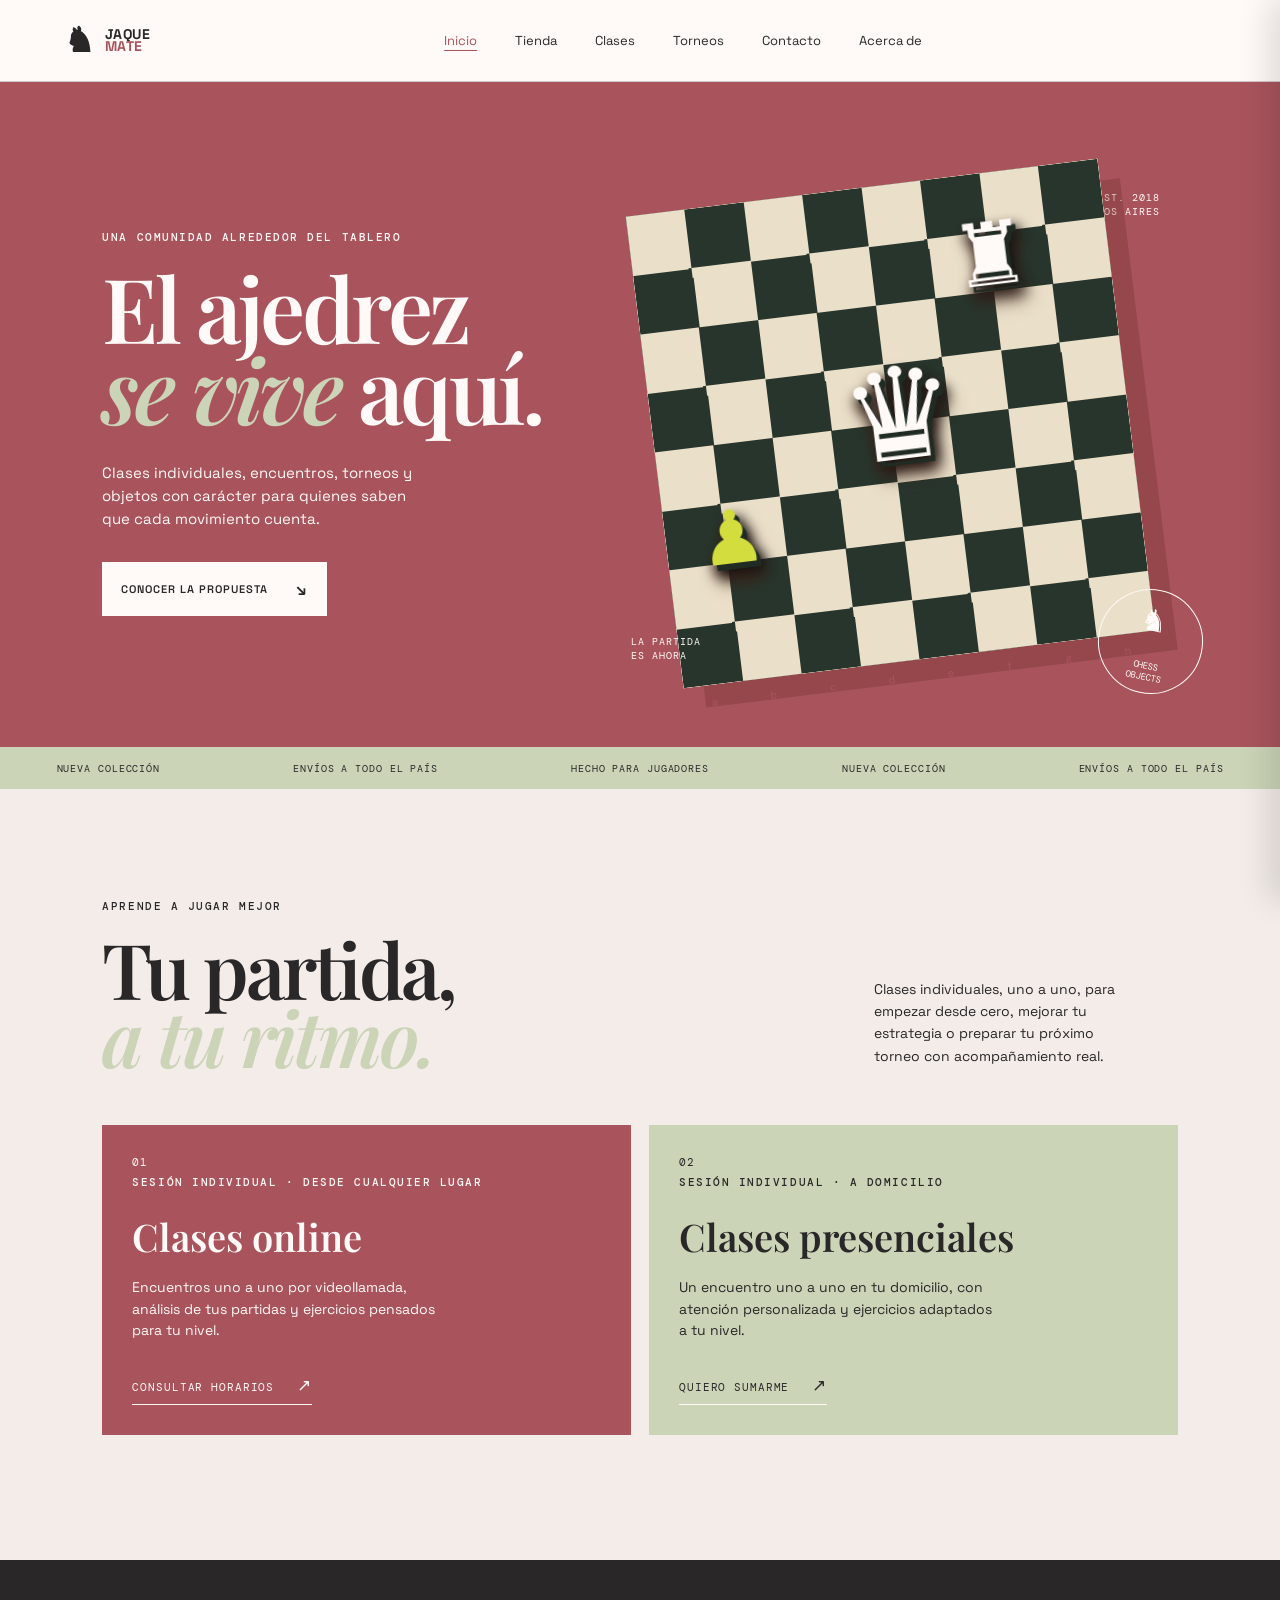
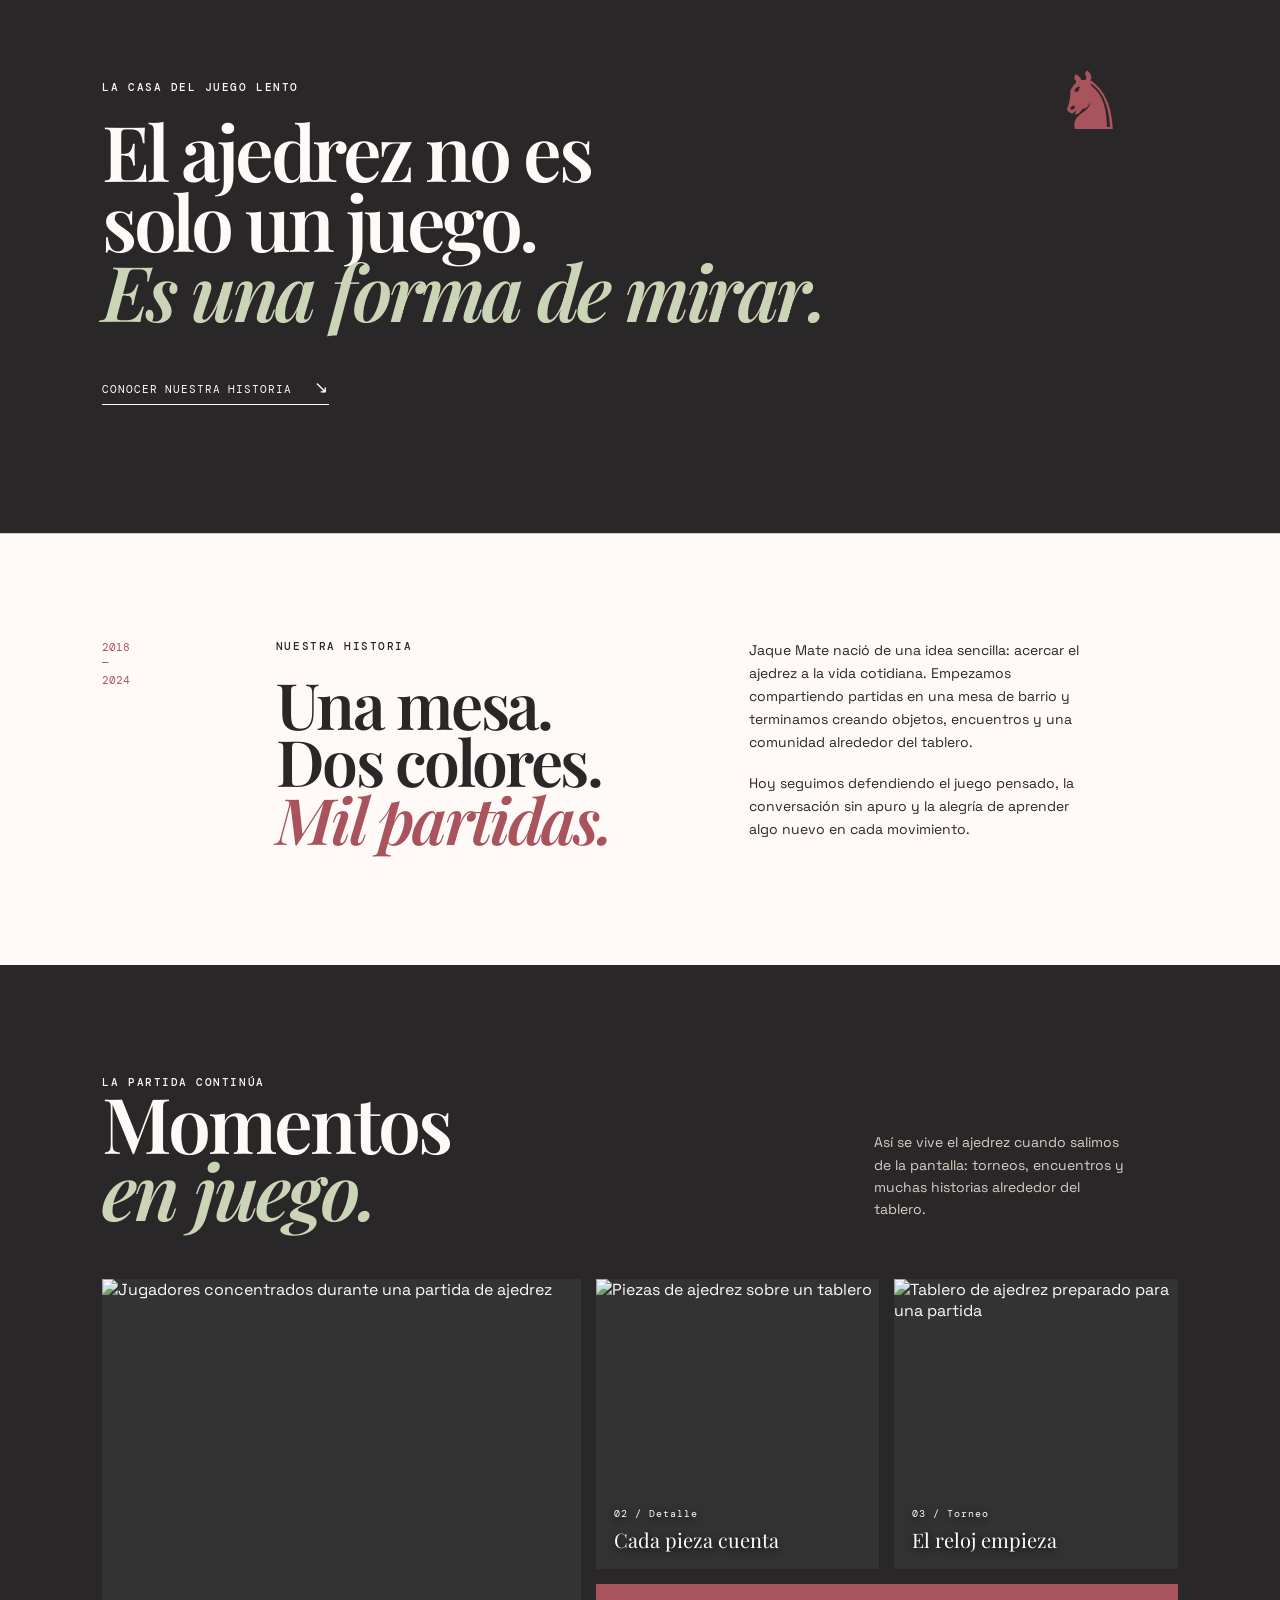
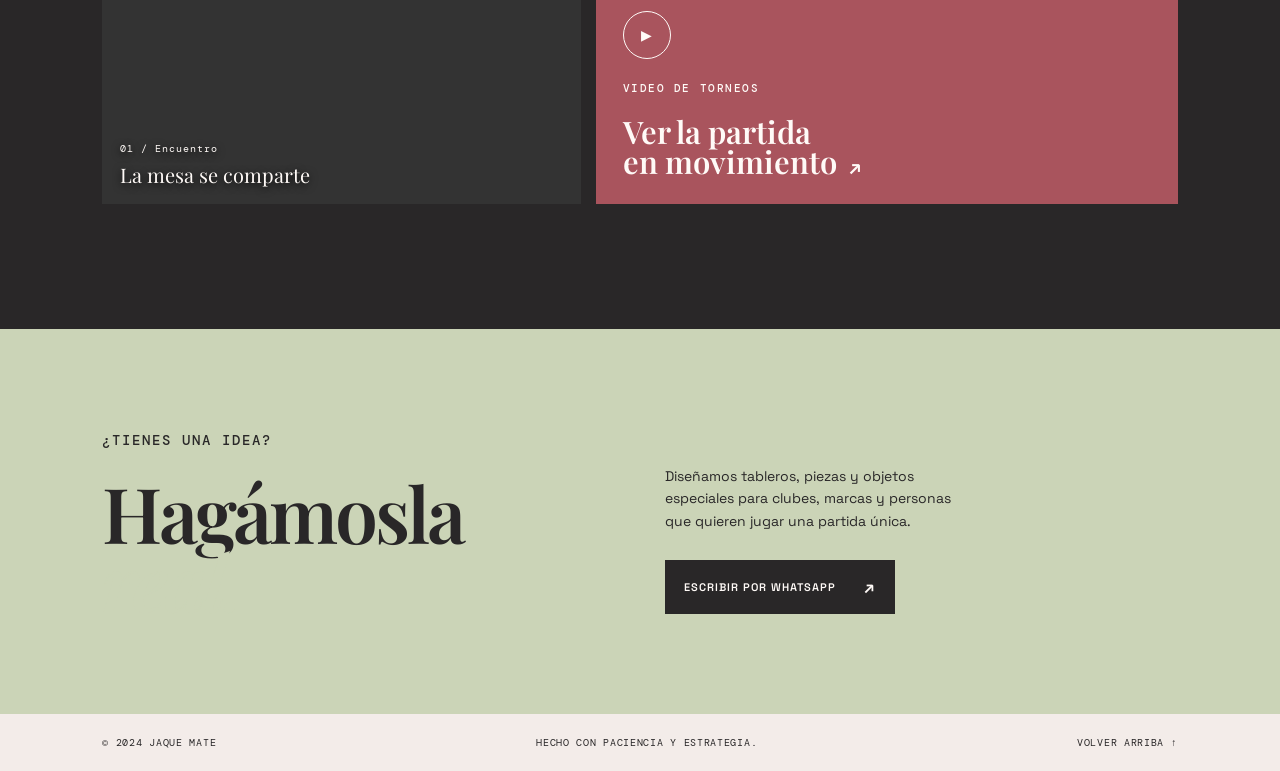
==== index.html @ 7d8ef819 "se agregan archivos prueba de pagina web se agrega es estilo y funcionalidad propia de la pagina web" ====
<!doctype html>
<html lang="es">
<head>
  <meta charset="UTF-8">
  <meta name="viewport" content="width=device-width, initial-scale=1.0">
  <meta name="description" content="Jaque Mate: piezas, tableros y objetos para vivir el ajedrez todos los días.">
  <title>Jaque Mate | Tienda de ajedrez</title>
  <link rel="preconnect" href="https://fonts.googleapis.com">
  <link rel="preconnect" href="https://fonts.gstatic.com" crossorigin>
  <link href="https://fonts.googleapis.com/css2?family=DM+Mono:wght@400;500&family=Playfair+Display:wght@500;600;700&family=Space+Grotesk:wght@400;500;600;700&display=swap" rel="stylesheet">
  <link rel="stylesheet" href="styles.css">
</head>
<body class="home-page">
  <header class="site-header">
    <a class="brand" href="#inicio" aria-label="Jaque Mate, inicio"><span class="brand-mark">♞</span><span>JAQUE<br><em>MATE</em></span></a>
    <nav class="main-nav" aria-label="Navegación principal">
      <a href="index.html" aria-current="page">Inicio</a>
      <a href="tienda.html">Tienda</a>
      <a href="#clases">Clases</a>
      <a href="#momentos">Torneos</a>
      <a href="#contacto">Contacto</a>
      <a href="#historia">Acerca de</a>
    </nav>
    <div class="header-actions">
      <button class="icon-button" id="searchToggle" type="button" aria-label="Abrir búsqueda">⌕</button>
      <button class="cart-button" id="cartToggle" type="button" aria-label="Abrir carrito">Carrito <span id="cartCount">0</span></button>
      <button class="menu-button" id="menuToggle" type="button" aria-label="Abrir menú">☰</button>
    </div>
  </header>

  <main id="inicio">
    <section class="hero" aria-labelledby="hero-title">
      <div class="hero-copy">
        <p class="eyebrow">Una comunidad alrededor del tablero</p>
        <h1 id="hero-title">El ajedrez<br><span>se vive</span> aquí.</h1>
        <p class="hero-text">Clases individuales, encuentros, torneos y objetos con carácter para quienes saben que cada movimiento cuenta.</p>
        <a class="button button-light" href="#clases">Conocer la propuesta <span>↘</span></a>
      </div>
      <div class="hero-board-wrap" aria-label="Tablero de ajedrez decorativo">
        <div class="hero-note">EST. 2018<br>BUENOS AIRES</div>
        <div class="hero-board">
          <div class="board-coordinates board-files"><span>a</span><span>b</span><span>c</span><span>d</span><span>e</span><span>f</span><span>g</span><span>h</span></div>
          <div class="board-grid" aria-hidden="true"></div>
          <div class="hero-piece piece-one">♛</div><div class="hero-piece piece-two">♟</div><div class="hero-piece piece-three">♜</div>
        </div>
        <div class="hero-caption">LA PARTIDA<br>ES AHORA</div>
      </div>
      <div class="hero-stamp">♞<small>CHESS<br>OBJECTS</small></div>
    </section>

    <section class="ticker" aria-label="Noticias de la tienda"><span>NUEVA COLECCIÓN</span><span>ENVÍOS A TODO EL PAÍS</span><span>HECHO PARA JUGADORES</span><span>NUEVA COLECCIÓN</span><span>ENVÍOS A TODO EL PAÍS</span></section>

    <section class="shop-section" id="tienda" aria-labelledby="shop-title">
      <div class="section-heading"><div><p class="eyebrow">La colección</p><h2 id="shop-title">Elige tu<br><i>posición.</i></h2></div><p class="section-intro">Diseñamos piezas que hacen que tu amor por el tablero se note incluso cuando la partida termina.</p></div>
      <div class="shop-toolbar">
        <div class="filter-list" role="group" aria-label="Filtrar por categoría">
          <button class="filter active" data-filter="all" type="button">Todo <sup>06</sup></button>
          <button class="filter" data-filter="tableros" type="button">Tableros <sup>02</sup></button>
          <button class="filter" data-filter="piezas" type="button">Piezas <sup>02</sup></button>
          <button class="filter" data-filter="objetos" type="button">Objetos <sup>02</sup></button>
        </div>
        <label class="search-box" for="productSearch"><span>⌕</span><input id="productSearch" type="search" placeholder="Buscar en la colección..." autocomplete="off"></label>
      </div>
      <div class="product-grid" id="productGrid">
        <article class="product-card featured" data-category="tableros" data-name="tablero campo claro">
          <div class="product-image image-board"><span class="product-tag">Favorito</span><div class="mini-board"></div><span class="image-label">JM / 01</span></div><div class="product-meta"><div><h3>Tablero Campo Claro</h3><p>Roble y nogal · 40 × 40 cm</p></div><strong>$ 86.000</strong></div><button class="add-button" data-product="Tablero Campo Claro" data-price="86000" type="button">Añadir al carrito <span>+</span></button>
        </article>
        <article class="product-card" data-category="piezas" data-name="set piezas noche">
          <div class="product-image image-night"><span class="image-label">JM / 02</span><div class="chess-shape">♞</div></div><div class="product-meta"><div><h3>Set Piezas Noche</h3><p>Acacia teñida · 32 piezas</p></div><strong>$ 119.000</strong></div><button class="add-button" data-product="Set Piezas Noche" data-price="119000" type="button">Añadir al carrito <span>+</span></button>
        </article>
        <article class="product-card" data-category="objetos" data-name="taza gambito">
          <div class="product-image image-mug"><span class="product-tag dark">Nuevo</span><span class="image-label">JM / 03</span><div class="mug">♟</div></div><div class="product-meta"><div><h3>Taza Gambito</h3><p>Cerámica esmaltada · 350 ml</p></div><strong>$ 18.500</strong></div><button class="add-button" data-product="Taza Gambito" data-price="18500" type="button">Añadir al carrito <span>+</span></button>
        </article>
        <article class="product-card" data-category="tableros" data-name="tablero magnético viaje">
          <div class="product-image image-travel"><span class="image-label">JM / 04</span><div class="travel-board"></div></div><div class="product-meta"><div><h3>Tablero de Viaje</h3><p>Imantado · Plegable · 25 cm</p></div><strong>$ 42.000</strong></div><button class="add-button" data-product="Tablero de Viaje" data-price="42000" type="button">Añadir al carrito <span>+</span></button>
        </article>
        <article class="product-card" data-category="piezas" data-name="reina escultura">
          <div class="product-image image-sculpture"><span class="image-label">JM / 05</span><div class="sculpture">♛</div></div><div class="product-meta"><div><h3>La Reina</h3><p>Escultura de cerámica · 18 cm</p></div><strong>$ 36.000</strong></div><button class="add-button" data-product="La Reina" data-price="36000" type="button">Añadir al carrito <span>+</span></button>
        </article>
        <article class="product-card" data-category="objetos" data-name="gorra jaque mate">
          <div class="product-image image-cap"><span class="image-label">JM / 06</span><div class="cap">JM</div></div><div class="product-meta"><div><h3>Gorra Jaque Mate</h3><p>Gabardina de algodón · Bordada</p></div><strong>$ 24.000</strong></div><button class="add-button" data-product="Gorra Jaque Mate" data-price="24000" type="button">Añadir al carrito <span>+</span></button>
        </article>
      </div>
      <p class="empty-state" id="emptyState" hidden>No encontramos esa jugada. Prueba con otra búsqueda.</p>
    </section>

    <section class="classes-section" id="clases" aria-labelledby="classes-title"><div class="section-heading"><div><p class="eyebrow">Aprende a jugar mejor</p><h2 id="classes-title">Tu partida,<br><em>a tu ritmo.</em></h2></div><p class="section-intro">Clases individuales, uno a uno, para empezar desde cero, mejorar tu estrategia o preparar tu próximo torneo con acompañamiento real.</p></div><div class="class-grid"><article class="class-card class-online"><div class="class-number">01</div><div><p class="eyebrow">Sesión individual · Desde cualquier lugar</p><h3>Clases online</h3><p>Encuentros uno a uno por videollamada, análisis de tus partidas y ejercicios pensados para tu nivel.</p><a class="text-link" href="https://wa.me/5491100000000?text=Hola%2C%20quiero%20consultar%20por%20las%20clases%20online%20individuales" target="_blank" rel="noreferrer">Consultar horarios <span>↗</span></a></div></article><article class="class-card class-presential"><div class="class-number">02</div><div><p class="eyebrow">Sesión individual · A domicilio</p><h3>Clases presenciales</h3><p>Un encuentro uno a uno en tu domicilio, con atención personalizada y ejercicios adaptados a tu nivel.</p><a class="text-link" href="https://wa.me/5491100000000?text=Hola%2C%20quiero%20consultar%20por%20las%20clases%20presenciales%20individuales" target="_blank" rel="noreferrer">Quiero sumarme <span>↗</span></a></div></article></div></section>
    <section class="manifesto" id="historia"><div class="manifesto-symbol">♞</div><p class="eyebrow">La casa del juego lento</p><h2>El ajedrez no es<br>solo un juego.<br><em>Es una forma de mirar.</em></h2><a class="text-link" href="#historia-detalle">Conocer nuestra historia <span>↘</span></a></section>
    <section class="story-section" id="historia-detalle" aria-labelledby="story-title"><div class="story-sign">2018<br>—<br>2024</div><div><p class="eyebrow">Nuestra historia</p><h2 id="story-title">Una mesa.<br>Dos colores.<br><em>Mil partidas.</em></h2></div><div class="story-copy"><p>Jaque Mate nació de una idea sencilla: acercar el ajedrez a la vida cotidiana. Empezamos compartiendo partidas en una mesa de barrio y terminamos creando objetos, encuentros y una comunidad alrededor del tablero.</p><p>Hoy seguimos defendiendo el juego pensado, la conversación sin apuro y la alegría de aprender algo nuevo en cada movimiento.</p></div></section>
    <section class="moments-section" id="momentos" aria-labelledby="moments-title"><div class="section-heading"><div><p class="eyebrow">La partida continúa</p><h2 id="moments-title">Momentos<br><em>en juego.</em></h2></div><p class="section-intro">Así se vive el ajedrez cuando salimos de la pantalla: torneos, encuentros y muchas historias alrededor del tablero.</p></div><div class="gallery-grid"><figure class="gallery-item gallery-large"><img src="https://images.unsplash.com/photo-1586165368502-1badb1b5c5d9?auto=format&fit=crop&w=1200&q=85" alt="Jugadores concentrados durante una partida de ajedrez"><figcaption><span>01 / Encuentro</span><strong>La mesa se comparte</strong></figcaption></figure><figure class="gallery-item gallery-small"><img src="https://images.unsplash.com/photo-1560174038-da43ac74f01b?auto=format&fit=crop&w=900&q=85" alt="Piezas de ajedrez sobre un tablero"><figcaption><span>02 / Detalle</span><strong>Cada pieza cuenta</strong></figcaption></figure><figure class="gallery-item gallery-small"><img src="https://images.unsplash.com/photo-1529699211952-734e80c4d42b?auto=format&fit=crop&w=900&q=85" alt="Tablero de ajedrez preparado para una partida"><figcaption><span>03 / Torneo</span><strong>El reloj empieza</strong></figcaption></figure><a class="video-card" href="https://www.youtube.com/results?search_query=torneo+de+ajedrez" target="_blank" rel="noreferrer"><span class="play-icon">▶</span><span class="eyebrow">Video de torneos</span><strong>Ver la partida<br>en movimiento <span>↗</span></strong></a></div></section>
    <section class="contact-section" id="contacto"><div><p class="eyebrow">¿Tienes una idea?</p><h2>Hagámosla<br><em>real.</em></h2></div><div><p>Diseñamos tableros, piezas y objetos especiales para clubes, marcas y personas que quieren jugar una partida única.</p><a class="button button-dark" id="contactWhatsapp" href="https://wa.me/5491100000000" target="_blank" rel="noreferrer">Escribir por WhatsApp <span>↗</span></a></div></section>
  </main>

  <aside class="cart-panel" id="cartPanel" aria-label="Pedido por WhatsApp" aria-hidden="true"><div class="cart-header"><h2>Tu pedido</h2><button id="cartClose" type="button" aria-label="Cerrar pedido">×</button></div><div class="cart-items" id="cartItems"><p class="cart-empty">Tu pedido está vacío.<br>La mejor jugada todavía no llegó.</p></div><div class="cart-footer"><div><span>Total estimado</span><strong id="cartTotal">$ 0</strong></div><button class="button button-dark whatsapp-button" type="button">Pedir por WhatsApp <span>↗</span></button></div></aside>
  <div class="overlay" id="overlay"></div>
  <footer><span>© 2024 Jaque Mate</span><span>Hecho con paciencia y estrategia.</span><a href="#inicio">Volver arriba ↑</a></footer>
  <script src="script.js"></script>
</body>
</html>
---- styles.css ----
.home-page .main-nav a[aria-current="page"]{color:var(--red);text-decoration:underline;text-underline-offset:5px}
.home-page .icon-button,.home-page .cart-button{display:none}.home-page .header-actions{gap:0}
@media(max-width:760px){.store-intro{display:block!important;padding:65px 8vw 55px!important}.store-intro>p:last-child{margin:28px 0 0}}
.store-intro{padding:95px 8vw 80px;background:var(--red);color:var(--cream);display:flex;justify-content:space-between;align-items:end;gap:40px}.store-intro h1{font:600 clamp(50px,7vw,96px) var(--serif);line-height:.9;letter-spacing:-.04em;margin:0}.store-intro h1 em{color:var(--lime);font-style:italic}.store-intro>p:last-child{max-width:310px;font-size:14px;line-height:1.6;margin:0 5% 5px 0}.store-page .shop-section{padding-top:80px}.store-page .main-nav a[aria-current="page"]{color:var(--red);text-decoration:underline;text-underline-offset:5px}
:root{--ink:#292728 !important;--paper:#f3ece9 !important;--cream:#fffaf7 !important;--red:#a9545d !important;--lime:#cbd4b7 !important;--line:#d5c8c9 !important}
.home-page .shop-section{display:none}
@media(max-width:760px){.classes-section,.moments-section{padding:75px 5vw}.class-grid{grid-template-columns:1fr}.class-card{min-height:270px}.class-card h3{font-size:32px}.story-section{display:block;padding:75px 8vw}.story-sign{margin-bottom:35px}.story-copy{margin-top:35px}.gallery-grid{display:grid;grid-template-columns:1fr 1fr;grid-template-rows:260px 180px 210px}.gallery-large{grid-column:1 / 3;grid-row:auto}.gallery-small{grid-column:span 1}.video-card{grid-column:1 / 3;grid-row:auto}.video-card strong{font-size:27px}}
 .classes-section,.moments-section{padding:110px 8vw 125px;background:var(--paper)}.classes-section .section-heading,.moments-section .section-heading{margin-bottom:55px}.class-grid{display:grid;grid-template-columns:repeat(2,1fr);gap:18px}.class-card{min-height:310px;padding:30px;display:flex;flex-direction:column;justify-content:space-between}.class-card h3{font:600 38px var(--serif);margin:0 0 15px}.class-card p:not(.eyebrow){font-size:14px;line-height:1.55;max-width:315px}.class-online{background:var(--red);color:var(--cream)}.class-presential{background:var(--lime)}.class-card .text-link{display:inline-block;margin-top:18px}.class-online .text-link{border-color:var(--cream)}.class-number{font:11px var(--mono);letter-spacing:.1em}.story-section{display:grid;grid-template-columns:.3fr 1fr 1fr;gap:45px;padding:105px 8vw;background:var(--cream);border-top:1px solid var(--line)}.story-section h2{font:600 clamp(44px,5vw,70px) var(--serif);line-height:.9;letter-spacing:-.04em;margin:0}.story-section h2 em{color:var(--red);font-style:italic}.story-sign{font:11px var(--mono);line-height:1.5;color:var(--red)}.story-copy{max-width:340px;align-self:end;font-size:14px;line-height:1.65}.story-copy p{margin:0 0 18px}.moments-section{background:var(--ink);color:var(--cream)}.moments-section .section-intro{color:#d5d1c6}.gallery-grid{display:grid;grid-template-columns:1.35fr .8fr .8fr;grid-template-rows:290px 220px;gap:15px}.gallery-item{margin:0;position:relative;overflow:hidden;background:#333}.gallery-item img{width:100%;height:100%;display:block;object-fit:cover;filter:saturate(.7)}.gallery-item figcaption{position:absolute;inset:auto 18px 16px;color:var(--cream);display:flex;flex-direction:column;gap:6px;text-shadow:0 2px 8px #000}.gallery-item figcaption span{font:10px var(--mono);letter-spacing:.1em}.gallery-item figcaption strong{font:20px var(--serif)}.gallery-large{grid-row:span 2}.video-card{grid-column:2 / 4;background:var(--red);padding:27px;display:flex;flex-direction:column;justify-content:space-between}.play-icon{width:48px;height:48px;border:1px solid var(--cream);border-radius:50%;display:grid;place-items:center;font-size:14px}.video-card strong{font:600 31px var(--serif);line-height:.95}.video-card strong span{font-family:var(--sans);font-size:20px;margin-left:5px}.moments-section .eyebrow{margin-bottom:0}
:root{--ink:#20231f;--paper:#f2efe7;--cream:#fbfaf6;--red:#b8422e;--lime:#d5df40;--line:#c9c6bc;--serif:'Playfair Display',Georgia,serif;--sans:'Space Grotesk',sans-serif;--mono:'DM Mono',monospace}*{box-sizing:border-box}html{scroll-behavior:smooth}body{margin:0;background:var(--paper);color:var(--ink);font-family:var(--sans)}a{color:inherit;text-decoration:none}button,input{font:inherit}button{cursor:pointer} .site-header{height:82px;padding:0 5vw;display:flex;align-items:center;justify-content:space-between;border-bottom:1px solid var(--line);background:var(--cream);position:sticky;top:0;z-index:20}.brand{display:flex;align-items:center;gap:10px;font-size:14px;line-height:.82;font-weight:700;letter-spacing:.04em}.brand em{font-style:normal;color:var(--red)}.brand-mark{font-size:34px;line-height:1}.main-nav{display:flex;gap:38px;font-size:13px}.main-nav a,.text-link{transition:color .2s}.main-nav a:hover,.text-link:hover{color:var(--red)}.header-actions{display:flex;align-items:center;gap:15px}.icon-button,.menu-button{border:0;background:none;font-size:25px;padding:4px}.menu-button{display:none}.cart-button{background:none;border:1px solid var(--ink);padding:9px 15px;font-size:12px;text-transform:uppercase;letter-spacing:.06em}.cart-button span{display:inline-grid;place-items:center;background:var(--lime);border-radius:50%;width:20px;height:20px;margin-left:5px;font-size:11px}.hero{min-height:665px;background:var(--red);color:var(--cream);display:grid;grid-template-columns:1fr 1.15fr;position:relative;overflow:hidden;padding:85px 8vw 68px}.hero-copy{align-self:center;z-index:2}.eyebrow{font:500 11px var(--mono);letter-spacing:.14em;text-transform:uppercase;margin:0 0 22px}.hero h1{font:600 clamp(52px,7vw,104px) var(--serif);line-height:.91;letter-spacing:-.04em;margin:0 0 32px}.hero h1 span,.section-heading h2 em,.manifesto h2 em,.contact-section h2 em{font-style:italic;color:var(--lime)}.hero-text{font-size:15px;line-height:1.55;max-width:320px;margin:0 0 32px}.button{display:inline-flex;align-items:center;justify-content:space-between;gap:28px;padding:15px 18px;border:1px solid transparent;text-transform:uppercase;font-size:11px;letter-spacing:.09em;font-weight:600}.button span{font-size:17px}.button-light{background:var(--cream);color:var(--ink)}.button-dark{background:var(--ink);color:var(--cream)}.hero-board-wrap{position:relative;display:flex;align-items:center;justify-content:center}.hero-board{width:min(43vw,475px);aspect-ratio:1;position:relative;transform:rotate(-7deg);background:#e5dcc8;box-shadow:20px 22px 0 rgba(70,21,11,.2)}.board-grid,.mini-board,.travel-board{height:100%;width:100%;background-color:#eadfc9;background-image:conic-gradient(#27352c 25%,#eadfc9 0 50%,#27352c 0 75%,#eadfc9 0);background-size:25% 25%}.hero-piece{position:absolute;color:var(--cream);text-shadow:4px 6px 0 #202b24,7px 9px 13px #111;filter:drop-shadow(0 8px 7px #3b2117);font-size:clamp(65px,10vw,132px);line-height:1}.piece-one{left:40%;top:35%}.piece-two{left:7%;top:62%;font-size:74px;color:#d3dd3e}.piece-three{left:67%;top:8%;font-size:87px}.board-coordinates{position:absolute;color:var(--red);z-index:2;font:11px var(--mono);display:flex}.board-files{bottom:-24px;left:0;right:0;justify-content:space-around}.hero-note,.hero-caption{position:absolute;font:10px var(--mono);line-height:1.4;letter-spacing:.1em}.hero-note{top:24px;right:3%;text-align:right}.hero-caption{bottom:16px;left:5%}.hero-stamp{position:absolute;right:6%;bottom:8%;width:105px;height:105px;border:1px solid var(--cream);border-radius:50%;display:grid;place-items:center;text-align:center;font-size:30px;transform:rotate(12deg)}.hero-stamp small{font:9px var(--mono);line-height:1.2}.ticker{height:42px;background:var(--lime);display:flex;align-items:center;justify-content:space-around;gap:20px;overflow:hidden;white-space:nowrap;font:10px var(--mono);letter-spacing:.09em}.shop-section{padding:110px 8vw 125px;background:var(--cream)}.section-heading{display:flex;justify-content:space-between;align-items:end;margin-bottom:75px}.section-heading h2,.contact-section h2{font:600 clamp(44px,6vw,82px) var(--serif);line-height:.88;letter-spacing:-.04em;margin:0}.section-intro{max-width:250px;font-size:14px;line-height:1.6;margin:0 5% 3px 0}.shop-toolbar{border-top:1px solid var(--line);border-bottom:1px solid var(--line);padding:17px 0;display:flex;justify-content:space-between;align-items:center;margin-bottom:36px}.filter-list{display:flex;gap:25px;flex-wrap:wrap}.filter{border:0;background:none;padding:0;color:#777;font-size:12px}.filter.active,.filter:hover{color:var(--ink);text-decoration:underline;text-underline-offset:5px}.filter sup{font:9px var(--mono);margin-left:3px}.search-box{display:flex;align-items:center;gap:7px;border-bottom:1px solid var(--ink);padding:3px 0}.search-box span{font-size:22px}.search-box input{border:0;background:none;outline:0;width:180px;font-size:11px}.product-grid{display:grid;grid-template-columns:repeat(3,1fr);gap:50px 18px}.product-card{min-width:0}.product-image{height:360px;position:relative;display:grid;place-items:center;overflow:hidden}.image-board{background:#d5c9ad}.mini-board{width:69%;aspect-ratio:1;transform:rotate(9deg);box-shadow:10px 13px 0 rgba(32,35,31,.22)}.image-night{background:#202d29}.image-night .chess-shape{font-size:180px;color:#d5df40;text-shadow:9px 12px 0 #b8422e;transform:rotate(8deg)}.image-mug{background:#d9d6cc}.mug{font-size:170px;color:var(--red);transform:rotate(-14deg);text-shadow:8px 8px 0 #f2efe7}.image-travel{background:#c2b4a0;padding:45px}.travel-board{transform:rotate(-12deg);box-shadow:9px 10px 0 #867360}.image-sculpture{background:#d5df40}.sculpture{font-size:220px;color:var(--red);text-shadow:8px 10px 0 var(--cream)}.image-cap{background:#b8422e}.cap{font-size:90px;font-weight:700;color:var(--cream);border:7px solid var(--cream);padding:24px 17px;transform:rotate(-9deg)}.product-tag{position:absolute;left:14px;top:14px;background:var(--lime);color:var(--ink);font:10px var(--mono);padding:8px 10px;z-index:2}.product-tag.dark{background:var(--ink);color:var(--cream)}.image-label{position:absolute;right:14px;bottom:14px;font:10px var(--mono);color:var(--ink)}.image-night .image-label,.image-cap .image-label{color:var(--cream)}.product-meta{display:flex;justify-content:space-between;gap:10px;padding:15px 0 10px}.product-meta h3{font-size:14px;margin:0 0 6px;font-weight:600}.product-meta p{font:10px var(--mono);color:#7c7971;margin:0}.product-meta strong{font:12px var(--mono);white-space:nowrap}.add-button{width:100%;border:0;border-top:1px solid var(--line);background:none;padding:12px 0;text-align:left;font-size:11px;text-transform:uppercase;letter-spacing:.08em;display:flex;justify-content:space-between}.add-button:hover{color:var(--red);border-color:var(--red)}.add-button span{font-size:20px;line-height:10px}.empty-state{text-align:center;padding:50px;font-family:var(--serif);font-size:22px}.manifesto{background:var(--ink);color:var(--cream);padding:120px 8vw 135px;position:relative}.manifesto-symbol{font-size:80px;color:var(--red);position:absolute;right:12%;top:90px}.manifesto h2{font:600 clamp(43px,6vw,84px) var(--serif);line-height:.91;letter-spacing:-.045em;margin:0 0 50px}.text-link{font:11px var(--mono);text-transform:uppercase;letter-spacing:.08em;border-bottom:1px solid var(--cream);padding-bottom:8px}.text-link span{font-size:17px;margin-left:15px}.contact-section{display:grid;grid-template-columns:1fr 1fr;padding:100px 8vw;background:var(--lime);gap:50px}.contact-section h2{color:var(--ink)}.contact-section>div:last-child{max-width:300px;align-self:end}.contact-section p{font-size:14px;line-height:1.6;margin:0 0 28px}.cart-panel{position:fixed;z-index:40;right:0;top:0;bottom:0;width:min(430px,100%);background:var(--cream);padding:30px;transform:translateX(100%);transition:transform .3s ease;display:flex;flex-direction:column;box-shadow:-12px 0 30px rgba(0,0,0,.12)}.cart-panel.open{transform:translateX(0)}.cart-header{display:flex;justify-content:space-between;border-bottom:1px solid var(--line);padding-bottom:20px}.cart-header h2{font:600 32px var(--serif);margin:0}.cart-header button{background:none;border:0;font-size:30px}.cart-items{flex:1;padding-top:20px}.cart-empty{text-align:center;font:22px var(--serif);line-height:1.15;margin-top:90px;color:#706d64}.cart-row{display:flex;justify-content:space-between;border-bottom:1px solid var(--line);padding:15px 0;font-size:12px}.cart-row button{border:0;background:none;font-size:18px}.cart-footer{border-top:1px solid var(--ink);padding-top:18px}.cart-footer>div{display:flex;justify-content:space-between;margin-bottom:20px;font:12px var(--mono)}.cart-footer strong{font-size:16px}.checkout-button{width:100%;border:0}.overlay{position:fixed;inset:0;background:rgba(32,35,31,.45);z-index:30;opacity:0;pointer-events:none;transition:opacity .3s}.overlay.visible{opacity:1;pointer-events:auto}footer{background:var(--paper);padding:22px 8vw;display:flex;justify-content:space-between;font:10px var(--mono);text-transform:uppercase;letter-spacing:.07em}footer a:hover{color:var(--red)}@media(max-width:760px){.site-header{height:68px;padding:0 5vw}.main-nav{display:none}.header-actions{gap:7px}.menu-button{display:block}.hero{display:block;min-height:780px;padding:65px 8vw}.hero h1{font-size:58px}.hero-board-wrap{height:390px;margin-top:30px}.hero-board{width:min(80vw,340px)}.hero-stamp{right:2%;bottom:7%}.section-heading{display:block;margin-bottom:45px}.section-intro{margin-top:30px}.shop-section{padding:75px 5vw}.shop-toolbar{display:block}.filter-list{gap:18px;margin-bottom:22px}.search-box input{width:calc(100vw - 100px)}.product-grid{grid-template-columns:repeat(2,1fr);gap:36px 12px}.product-image{height:auto;aspect-ratio:1}.product-meta{display:block}.product-meta strong{display:block;margin-top:8px}.product-meta h3{font-size:12px}.product-meta p{font-size:9px}.manifesto,.contact-section{padding:80px 8vw}.manifesto-symbol{top:50px;right:9%;font-size:55px}.contact-section{display:block}.contact-section>div:last-child{margin-top:40px}footer{padding:20px 5vw;display:block;line-height:2}footer span:nth-child(2){display:block}.hero-note{right:0}.chess-shape{transform:scale(.7)}}
@media(max-width:760px){.site-header{height:68px;padding:0 5vw}.main-nav{display:none}.main-nav.mobile-open{display:flex;position:absolute;top:68px;left:0;right:0;padding:18px 5vw;background:var(--cream);border-bottom:1px solid var(--line);z-index:20}.header-actions{gap:7px}.menu-button{display:block}.hero{display:block;min-height:780px;padding:65px 8vw}.hero h1{font-size:58px}.hero-board-wrap{height:390px;margin-top:30px}.hero-board{width:min(80vw,340px)}.hero-stamp{right:2%;bottom:7%}.section-heading{display:block;margin-bottom:45px}.section-intro{margin-top:30px}.shop-section{padding:75px 5vw}.shop-toolbar{display:block}.filter-list{gap:18px;margin-bottom:22px}.search-box input{width:calc(100vw - 100px)}.product-grid{grid-template-columns:repeat(2,1fr);gap:36px 12px}.product-image{height:auto;aspect-ratio:1}.product-meta{display:block}.product-meta strong{display:block;margin-top:8px}.product-meta h3{font-size:12px}.product-meta p{font-size:9px}.manifesto,.contact-section{padding:80px 8vw}.manifesto-symbol{top:50px;right:9%;font-size:55px}.contact-section{display:block}.contact-section>div:last-child{margin-top:40px}footer{padding:20px 5vw;display:block;line-height:2}footer span:nth-child(2){display:block}.hero-note{right:0}.chess-shape{transform:scale(.7)}}
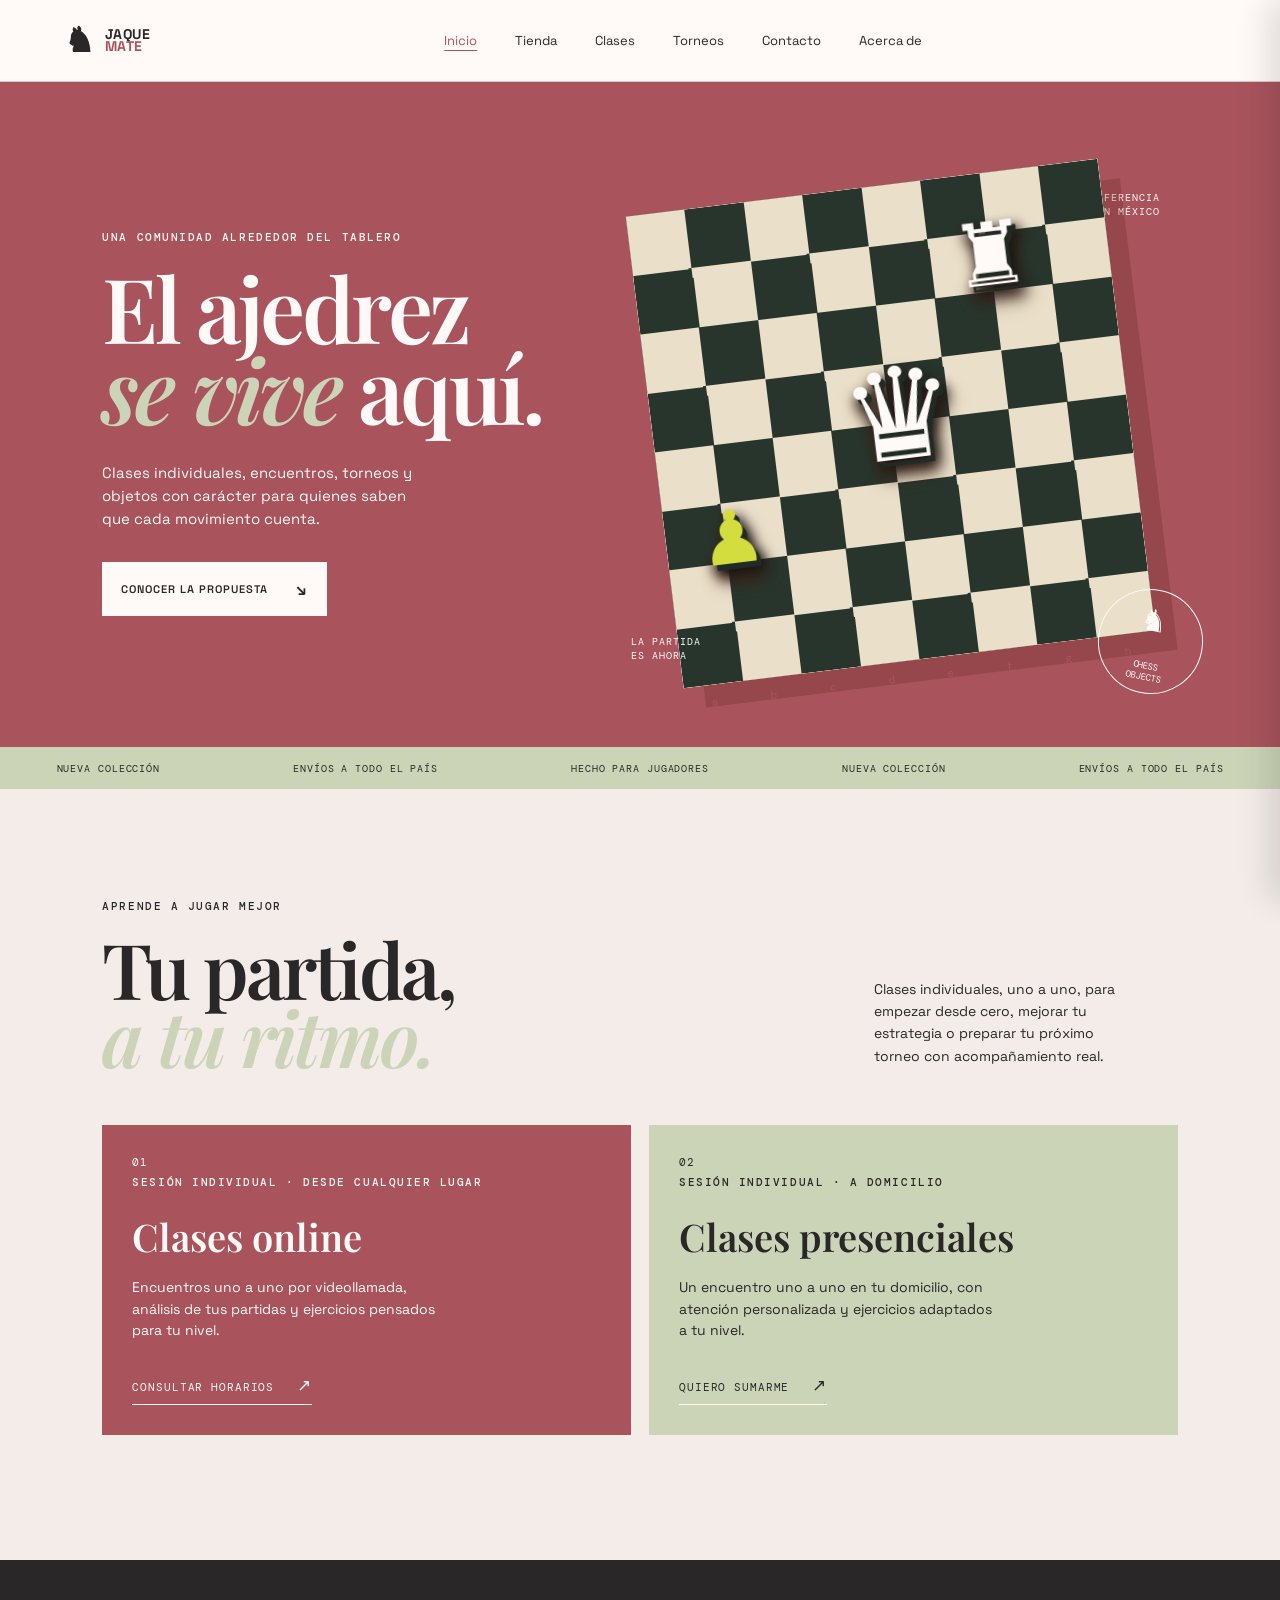
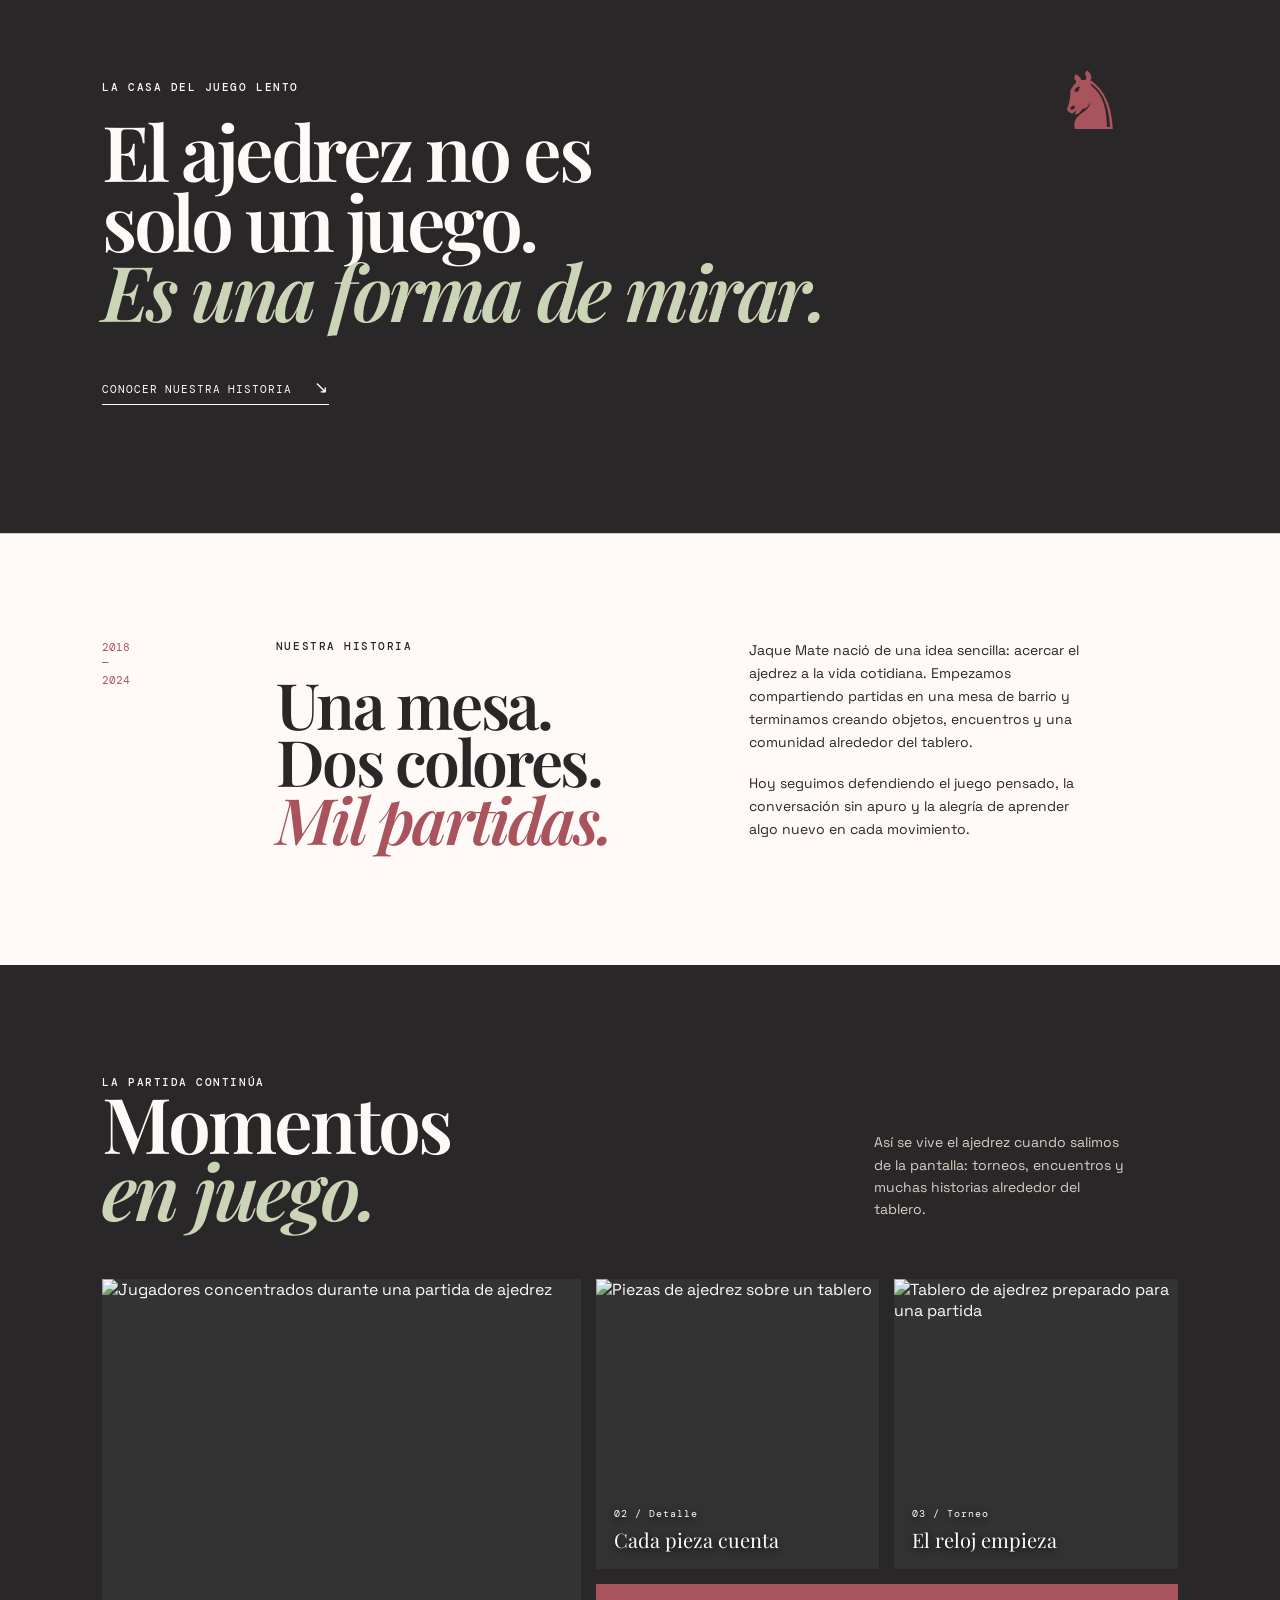
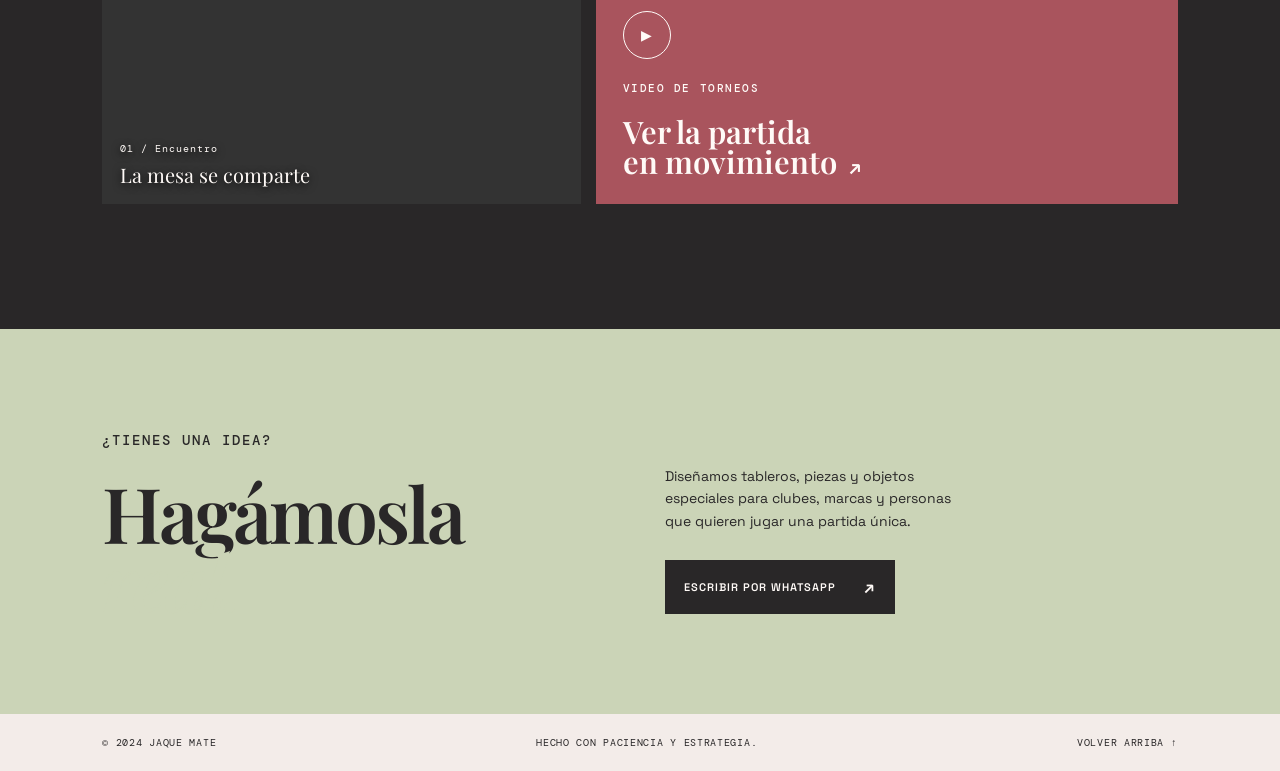
==== commit bda68e15: "se agregan modificaciones" ====
--- a/index.html
+++ b/index.html
@@ -37,7 +37,7 @@
         <a class="button button-light" href="#clases">Conocer la propuesta <span>↘</span></a>
       </div>
       <div class="hero-board-wrap" aria-label="Tablero de ajedrez decorativo">
-        <div class="hero-note">EST. 2018<br>BUENOS AIRES</div>
+        <div class="hero-note">TU REFERENCIA<br>DE AJEDREZ EN MÉXICO</div>
         <div class="hero-board">
           <div class="board-coordinates board-files"><span>a</span><span>b</span><span>c</span><span>d</span><span>e</span><span>f</span><span>g</span><span>h</span></div>
           <div class="board-grid" aria-hidden="true"></div>
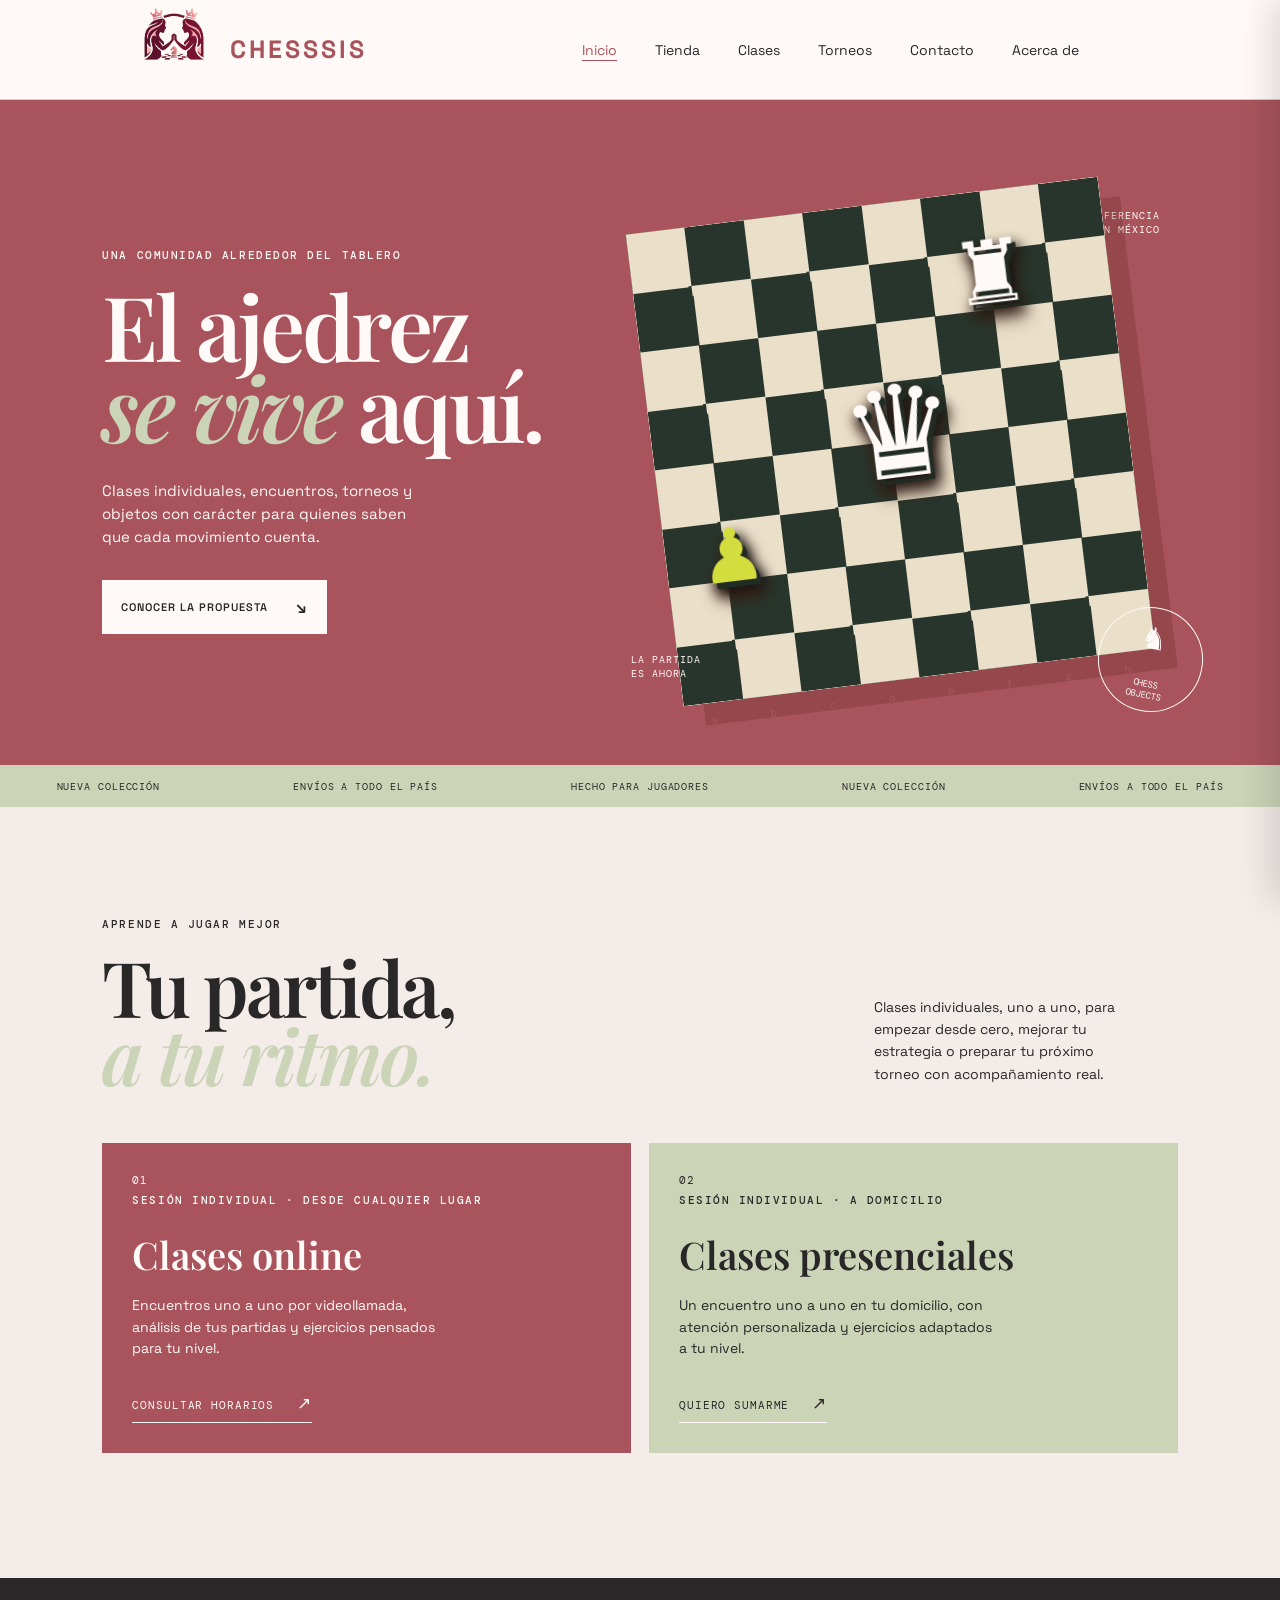
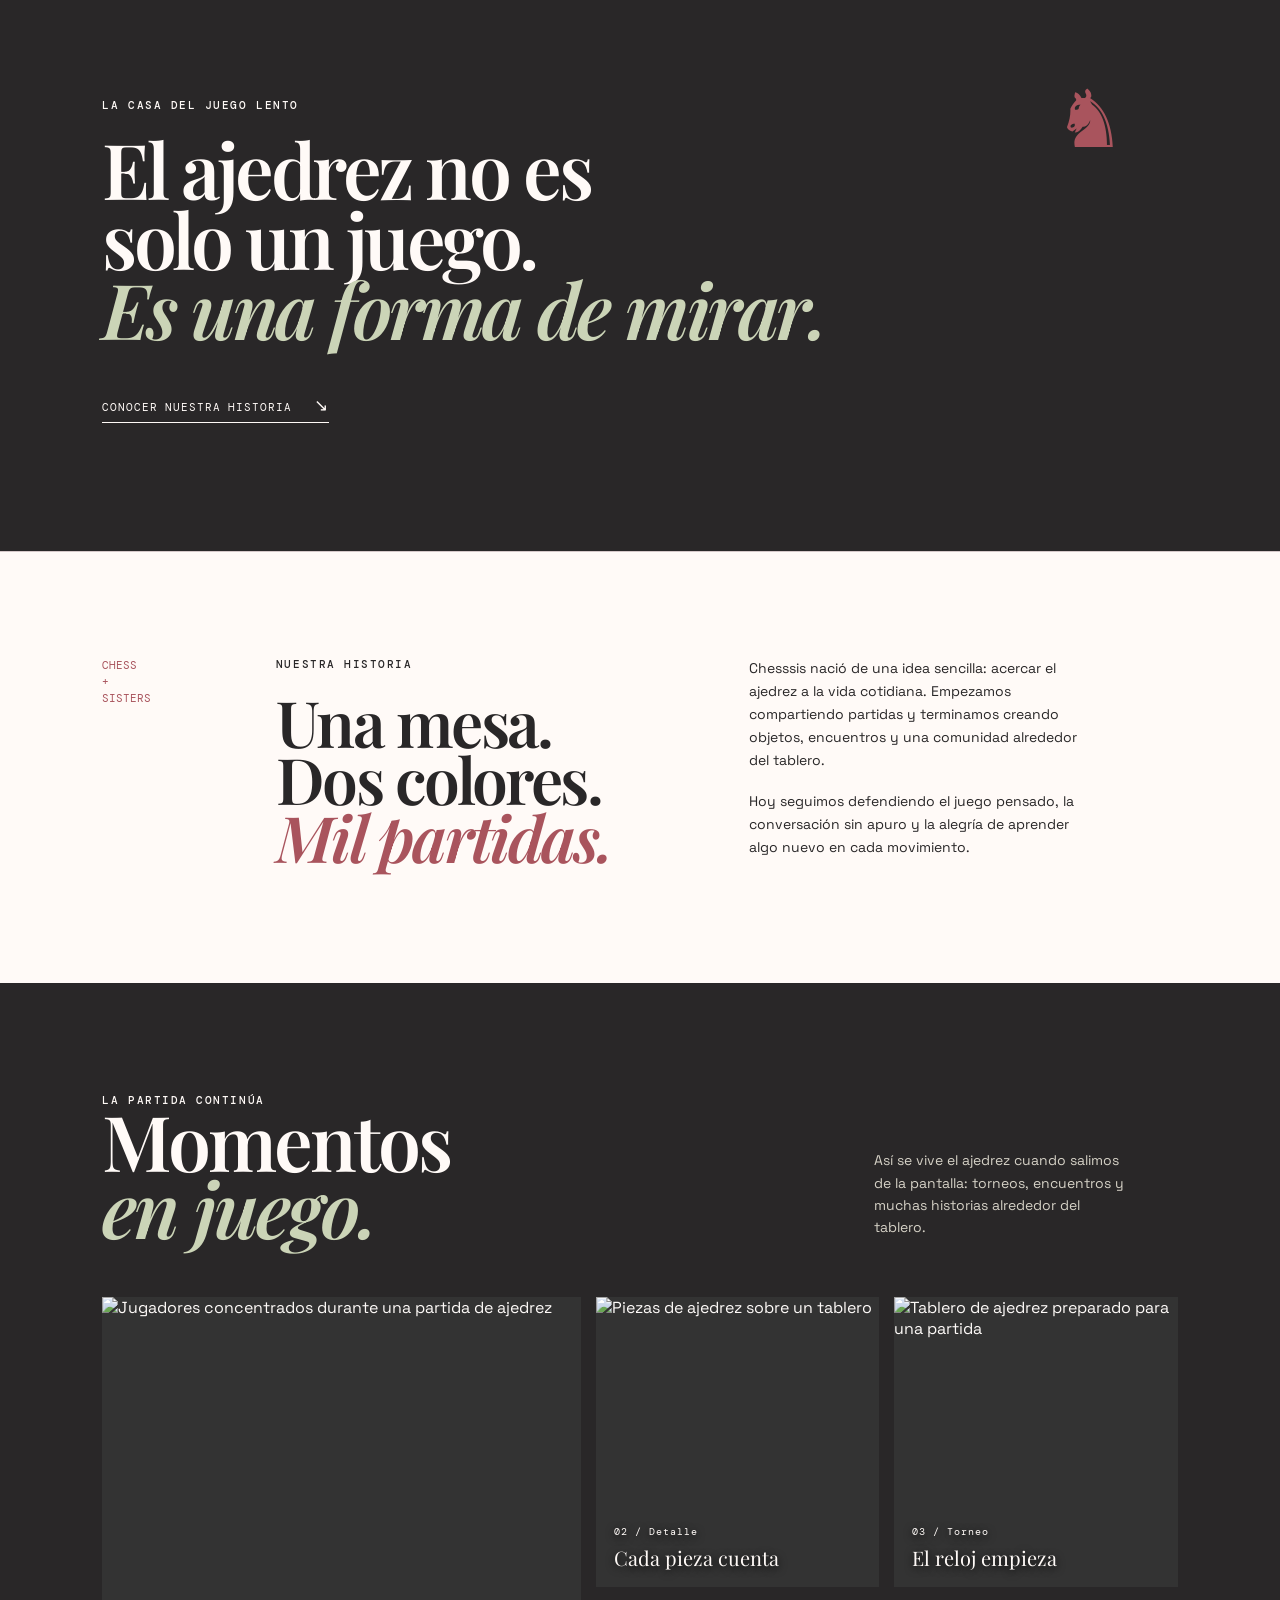
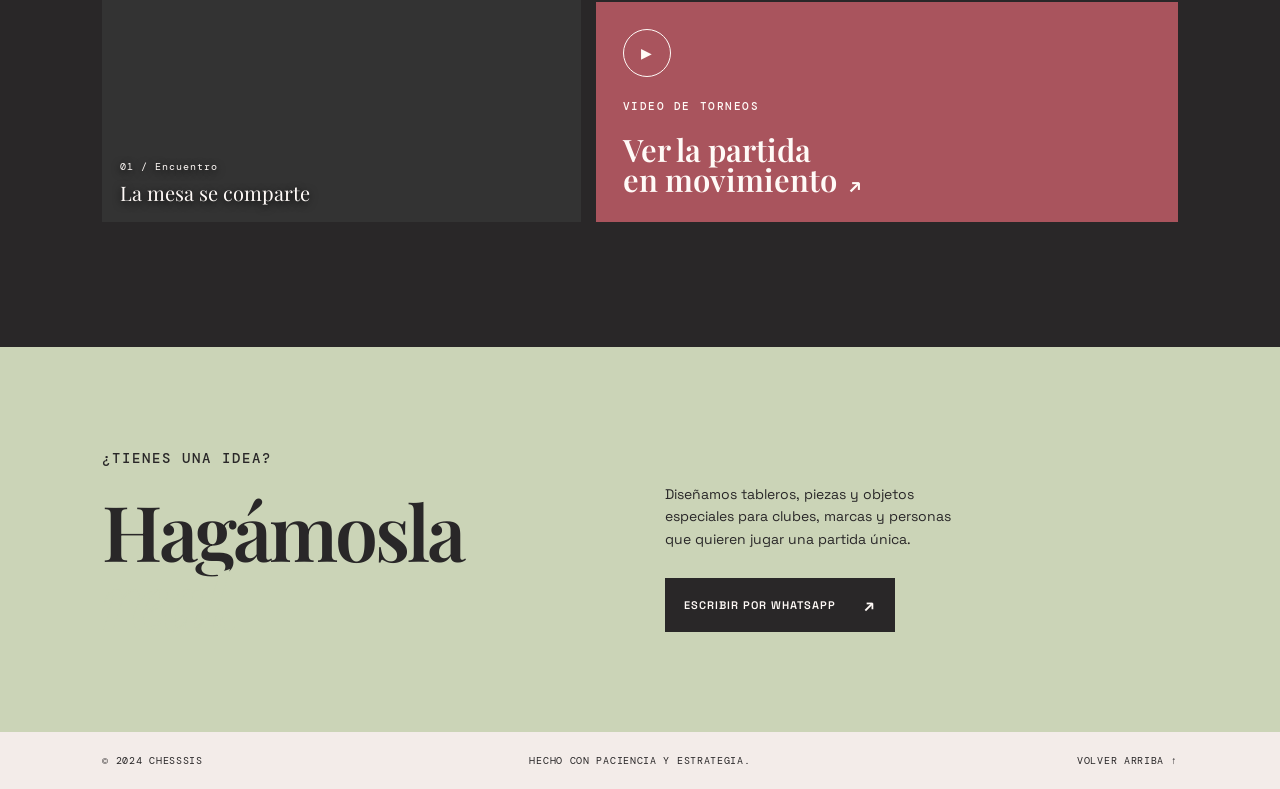
==== commit ac9cf923: "se ajusta nombre y colores ajustes a fuente logo etc" ====
--- a/index.html
+++ b/index.html
@@ -3,8 +3,8 @@
 <head>
   <meta charset="UTF-8">
   <meta name="viewport" content="width=device-width, initial-scale=1.0">
-  <meta name="description" content="Jaque Mate: piezas, tableros y objetos para vivir el ajedrez todos los días.">
-  <title>Jaque Mate | Tienda de ajedrez</title>
+  <meta name="description" content="Chesssis: piezas, tableros, clases y encuentros para vivir el ajedrez.">
+  <title>Chesssis | Ajedrez entre hermanas</title>
   <link rel="preconnect" href="https://fonts.googleapis.com">
   <link rel="preconnect" href="https://fonts.gstatic.com" crossorigin>
   <link href="https://fonts.googleapis.com/css2?family=DM+Mono:wght@400;500&family=Playfair+Display:wght@500;600;700&family=Space+Grotesk:wght@400;500;600;700&display=swap" rel="stylesheet">
@@ -12,7 +12,7 @@
 </head>
 <body class="home-page">
   <header class="site-header">
-    <a class="brand" href="#inicio" aria-label="Jaque Mate, inicio"><span class="brand-mark">♞</span><span>JAQUE<br><em>MATE</em></span></a>
+    <a class="brand" href="#inicio" aria-label="Chesssis, inicio"><img class="brand-logo" src="ChessSis.png" alt=""><span class="brand-name">CHESSSIS</span></a>
     <nav class="main-nav" aria-label="Navegación principal">
       <a href="index.html" aria-current="page">Inicio</a>
       <a href="tienda.html">Tienda</a>
@@ -77,8 +77,8 @@
         <article class="product-card" data-category="piezas" data-name="reina escultura">
           <div class="product-image image-sculpture"><span class="image-label">JM / 05</span><div class="sculpture">♛</div></div><div class="product-meta"><div><h3>La Reina</h3><p>Escultura de cerámica · 18 cm</p></div><strong>$ 36.000</strong></div><button class="add-button" data-product="La Reina" data-price="36000" type="button">Añadir al carrito <span>+</span></button>
         </article>
-        <article class="product-card" data-category="objetos" data-name="gorra jaque mate">
-          <div class="product-image image-cap"><span class="image-label">JM / 06</span><div class="cap">JM</div></div><div class="product-meta"><div><h3>Gorra Jaque Mate</h3><p>Gabardina de algodón · Bordada</p></div><strong>$ 24.000</strong></div><button class="add-button" data-product="Gorra Jaque Mate" data-price="24000" type="button">Añadir al carrito <span>+</span></button>
+        <article class="product-card" data-category="objetos" data-name="gorra chesssis">
+          <div class="product-image image-cap"><span class="image-label">CS / 06</span><div class="cap">CS</div></div><div class="product-meta"><div><h3>Gorra Chesssis</h3><p>Gabardina de algodón · Bordada</p></div><strong>$ 24.000</strong></div><button class="add-button" data-product="Gorra Chesssis" data-price="24000" type="button">Añadir al carrito <span>+</span></button>
         </article>
       </div>
       <p class="empty-state" id="emptyState" hidden>No encontramos esa jugada. Prueba con otra búsqueda.</p>
@@ -86,14 +86,14 @@
 
     <section class="classes-section" id="clases" aria-labelledby="classes-title"><div class="section-heading"><div><p class="eyebrow">Aprende a jugar mejor</p><h2 id="classes-title">Tu partida,<br><em>a tu ritmo.</em></h2></div><p class="section-intro">Clases individuales, uno a uno, para empezar desde cero, mejorar tu estrategia o preparar tu próximo torneo con acompañamiento real.</p></div><div class="class-grid"><article class="class-card class-online"><div class="class-number">01</div><div><p class="eyebrow">Sesión individual · Desde cualquier lugar</p><h3>Clases online</h3><p>Encuentros uno a uno por videollamada, análisis de tus partidas y ejercicios pensados para tu nivel.</p><a class="text-link" href="https://wa.me/5491100000000?text=Hola%2C%20quiero%20consultar%20por%20las%20clases%20online%20individuales" target="_blank" rel="noreferrer">Consultar horarios <span>↗</span></a></div></article><article class="class-card class-presential"><div class="class-number">02</div><div><p class="eyebrow">Sesión individual · A domicilio</p><h3>Clases presenciales</h3><p>Un encuentro uno a uno en tu domicilio, con atención personalizada y ejercicios adaptados a tu nivel.</p><a class="text-link" href="https://wa.me/5491100000000?text=Hola%2C%20quiero%20consultar%20por%20las%20clases%20presenciales%20individuales" target="_blank" rel="noreferrer">Quiero sumarme <span>↗</span></a></div></article></div></section>
     <section class="manifesto" id="historia"><div class="manifesto-symbol">♞</div><p class="eyebrow">La casa del juego lento</p><h2>El ajedrez no es<br>solo un juego.<br><em>Es una forma de mirar.</em></h2><a class="text-link" href="#historia-detalle">Conocer nuestra historia <span>↘</span></a></section>
-    <section class="story-section" id="historia-detalle" aria-labelledby="story-title"><div class="story-sign">2018<br>—<br>2024</div><div><p class="eyebrow">Nuestra historia</p><h2 id="story-title">Una mesa.<br>Dos colores.<br><em>Mil partidas.</em></h2></div><div class="story-copy"><p>Jaque Mate nació de una idea sencilla: acercar el ajedrez a la vida cotidiana. Empezamos compartiendo partidas en una mesa de barrio y terminamos creando objetos, encuentros y una comunidad alrededor del tablero.</p><p>Hoy seguimos defendiendo el juego pensado, la conversación sin apuro y la alegría de aprender algo nuevo en cada movimiento.</p></div></section>
+    <section class="story-section" id="historia-detalle" aria-labelledby="story-title"><div class="story-sign">CHESS<br>+<br>SISTERS</div><div><p class="eyebrow">Nuestra historia</p><h2 id="story-title">Una mesa.<br>Dos colores.<br><em>Mil partidas.</em></h2></div><div class="story-copy"><p>Chesssis nació de una idea sencilla: acercar el ajedrez a la vida cotidiana. Empezamos compartiendo partidas y terminamos creando objetos, encuentros y una comunidad alrededor del tablero.</p><p>Hoy seguimos defendiendo el juego pensado, la conversación sin apuro y la alegría de aprender algo nuevo en cada movimiento.</p></div></section>
     <section class="moments-section" id="momentos" aria-labelledby="moments-title"><div class="section-heading"><div><p class="eyebrow">La partida continúa</p><h2 id="moments-title">Momentos<br><em>en juego.</em></h2></div><p class="section-intro">Así se vive el ajedrez cuando salimos de la pantalla: torneos, encuentros y muchas historias alrededor del tablero.</p></div><div class="gallery-grid"><figure class="gallery-item gallery-large"><img src="https://images.unsplash.com/photo-1586165368502-1badb1b5c5d9?auto=format&fit=crop&w=1200&q=85" alt="Jugadores concentrados durante una partida de ajedrez"><figcaption><span>01 / Encuentro</span><strong>La mesa se comparte</strong></figcaption></figure><figure class="gallery-item gallery-small"><img src="https://images.unsplash.com/photo-1560174038-da43ac74f01b?auto=format&fit=crop&w=900&q=85" alt="Piezas de ajedrez sobre un tablero"><figcaption><span>02 / Detalle</span><strong>Cada pieza cuenta</strong></figcaption></figure><figure class="gallery-item gallery-small"><img src="https://images.unsplash.com/photo-1529699211952-734e80c4d42b?auto=format&fit=crop&w=900&q=85" alt="Tablero de ajedrez preparado para una partida"><figcaption><span>03 / Torneo</span><strong>El reloj empieza</strong></figcaption></figure><a class="video-card" href="https://www.youtube.com/results?search_query=torneo+de+ajedrez" target="_blank" rel="noreferrer"><span class="play-icon">▶</span><span class="eyebrow">Video de torneos</span><strong>Ver la partida<br>en movimiento <span>↗</span></strong></a></div></section>
     <section class="contact-section" id="contacto"><div><p class="eyebrow">¿Tienes una idea?</p><h2>Hagámosla<br><em>real.</em></h2></div><div><p>Diseñamos tableros, piezas y objetos especiales para clubes, marcas y personas que quieren jugar una partida única.</p><a class="button button-dark" id="contactWhatsapp" href="https://wa.me/5491100000000" target="_blank" rel="noreferrer">Escribir por WhatsApp <span>↗</span></a></div></section>
   </main>
 
   <aside class="cart-panel" id="cartPanel" aria-label="Pedido por WhatsApp" aria-hidden="true"><div class="cart-header"><h2>Tu pedido</h2><button id="cartClose" type="button" aria-label="Cerrar pedido">×</button></div><div class="cart-items" id="cartItems"><p class="cart-empty">Tu pedido está vacío.<br>La mejor jugada todavía no llegó.</p></div><div class="cart-footer"><div><span>Total estimado</span><strong id="cartTotal">$ 0</strong></div><button class="button button-dark whatsapp-button" type="button">Pedir por WhatsApp <span>↗</span></button></div></aside>
   <div class="overlay" id="overlay"></div>
-  <footer><span>© 2024 Jaque Mate</span><span>Hecho con paciencia y estrategia.</span><a href="#inicio">Volver arriba ↑</a></footer>
+  <footer><span>© 2024 Chesssis</span><span>Hecho con paciencia y estrategia.</span><a href="#inicio">Volver arriba ↑</a></footer>
   <script src="script.js"></script>
 </body>
 </html>
--- a/styles.css
+++ b/styles.css
@@ -1,3 +1,40 @@
+.main-nav{font-size:16px!important;gap:18px}
+@media(max-width:760px){.main-nav{gap:14px}}
+.main-nav{font-size:15px!important;gap:24px}
+@media(max-width:760px){.main-nav{gap:16px}}
+.main-nav{font-size:14px!important;gap:30px}
+@media(max-width:760px){.main-nav{gap:18px}}
+.brand-name{position:relative;left:-30px!important}
+@media(max-width:760px){.brand-name{left:-18px!important}}
+.brand-logo{margin-right:-24px!important}
+@media(max-width:760px){.brand-logo{margin-right:-15px!important}}
+.brand{gap:0!important}.brand-logo{width:104px!important;height:72px!important;object-fit:cover!important;object-position:left center!important;max-width:none!important}
+@media(max-width:760px){.brand-logo{width:78px!important;height:58px!important}}
+.brand-name{color:var(--red)!important}.main-nav{margin-left:48px}.brand{flex-shrink:0}
+@media(max-width:760px){.main-nav{margin-left:0}.brand-name{font-size:19px!important}}
+.brand-logo{width:72px!important;height:72px!important;object-fit:contain!important;max-width:none!important}.brand-name{display:block!important;font-size:28px!important;letter-spacing:.13em}
+@media(max-width:760px){.brand-logo{width:56px!important;height:56px!important}.brand-name{font-size:19px!important}}
+.brand-logo{display:block;width:220px!important;height:auto!important;max-width:28vw;filter:none!important;mix-blend-mode:normal!important}.brand{gap:0}
+@media(max-width:760px){.brand-logo{width:175px!important;max-width:52vw}}
+.site-header{height:100px!important}.brand-image{width:100px!important;height:80px!important;overflow:visible!important;background:transparent!important}.brand-image img{position:static!important;width:100px!important;height:80px!important;max-width:100%!important;object-fit:contain!important;object-position:center!important;transform:none!important;filter:none!important;mix-blend-mode:normal!important}.brand-name{font-size:28px!important}
+@media(max-width:760px){.site-header{height:76px!important}.main-nav.mobile-open{top:76px}.brand-image{width:70px!important;height:58px!important}.brand-image img{width:70px!important;height:58px!important}.brand-name{font-size:19px!important}}
+.site-header{height:132px!important}.brand-image{width:150px!important;height:112px!important}.brand-image img{width:270px!important;height:112px!important;object-fit:cover!important;object-position:left center!important}.brand-name{font-size:30px!important}
+@media(max-width:760px){.site-header{height:96px!important}.main-nav.mobile-open{top:96px}.brand-image{width:105px!important;height:82px!important}.brand-image img{width:190px!important;height:82px!important}.brand-name{font-size:20px!important}}
+.site-header{height:120px!important}.brand-image{width:122px!important;height:100px!important;overflow:hidden!important}.brand-image img{width:205px!important;height:100px!important;object-fit:cover!important;object-position:left center!important}.brand-name{font-size:28px!important}
+@media(max-width:760px){.site-header{height:88px!important}.main-nav.mobile-open{top:88px}.brand-image{width:88px!important;height:76px!important}.brand-image img{width:156px!important;height:76px!important}.brand-name{font-size:19px!important}}
+.brand-image{width:92px!important;height:92px!important;overflow:hidden!important}.brand-image img{width:150px!important;height:92px!important;max-width:none!important;object-fit:cover!important;object-position:left center!important;transform:none!important}
+@media(max-width:760px){.brand-image{width:68px!important;height:68px!important}.brand-image img{width:112px!important;height:68px!important}}
+.site-header{height:112px!important}.brand-image{width:92px!important;height:92px!important}.brand-image img{width:116px!important;height:116px!important;max-width:none!important}.brand-name{font-size:26px!important}
+@media(max-width:760px){.site-header{height:82px!important}.main-nav.mobile-open{top:82px}.brand-image{width:68px!important;height:68px!important}.brand-image img{width:84px!important;height:84px!important}.brand-name{font-size:18px!important}}
+.site-header{height:100px!important}.brand-image{width:78px!important;height:78px!important}.brand-image img{width:78px!important;height:78px!important}.brand-name{font-size:25px!important}
+@media(max-width:760px){.site-header{height:72px!important}.main-nav.mobile-open{top:72px}.brand-image{width:58px!important;height:58px!important}.brand-image img{width:58px!important;height:58px!important}.brand-name{font-size:18px!important}}
+.site-header{height:100px}.brand-image{width:78px!important;height:78px!important}.brand-image img{width:78px!important;height:78px!important}.brand-name{font-size:25px}
+@media(max-width:760px){.site-header{height:72px}.main-nav.mobile-open{top:72px}.brand-image{width:58px!important;height:58px!important}.brand-image img{width:58px!important;height:58px!important}.brand-name{font-size:18px}}
+.brand{gap:13px}.brand-image{width:58px!important;height:58px!important}.brand-image img{width:58px!important;height:58px!important}.brand-name{font-size:20px;letter-spacing:.13em}
+@media(max-width:760px){.brand{gap:9px}.brand-image{width:48px!important;height:48px!important}.brand-image img{width:48px!important;height:48px!important}.brand-name{font-size:16px}}
+.brand-image{width:44px!important;height:44px!important;display:grid!important;place-items:center;overflow:visible!important;background:transparent!important}.brand-image img{position:static!important;width:44px!important;height:44px!important;max-width:100%!important;object-fit:contain;transform:none!important;filter:grayscale(1) sepia(.35) hue-rotate(295deg) saturate(1.7);mix-blend-mode:multiply}
+.brand-image{width:42px;height:40px;display:block;overflow:hidden;position:relative;background:var(--cream)}.brand-image img{position:absolute;width:150px;max-width:none;height:auto;left:50%;top:0;transform:translateX(-50%);filter:grayscale(1) sepia(.35) hue-rotate(295deg) saturate(1.7);mix-blend-mode:multiply}.brand-name{font-size:17px;letter-spacing:.12em}.brand-name small{display:none}
+.brand-mark{display:grid;place-items:center;width:38px;height:38px;border:1px solid var(--red);border-radius:50%;color:var(--red);font-size:25px}.brand-name{display:flex;flex-direction:column;font-size:17px;letter-spacing:.12em;line-height:1}.brand-name small{font:8px var(--mono);letter-spacing:.08em;color:var(--red);margin-top:5px}.brand-name em{display:none}
 .home-page .main-nav a[aria-current="page"]{color:var(--red);text-decoration:underline;text-underline-offset:5px}
 .home-page .icon-button,.home-page .cart-button{display:none}.home-page .header-actions{gap:0}
 @media(max-width:760px){.store-intro{display:block!important;padding:65px 8vw 55px!important}.store-intro>p:last-child{margin:28px 0 0}}
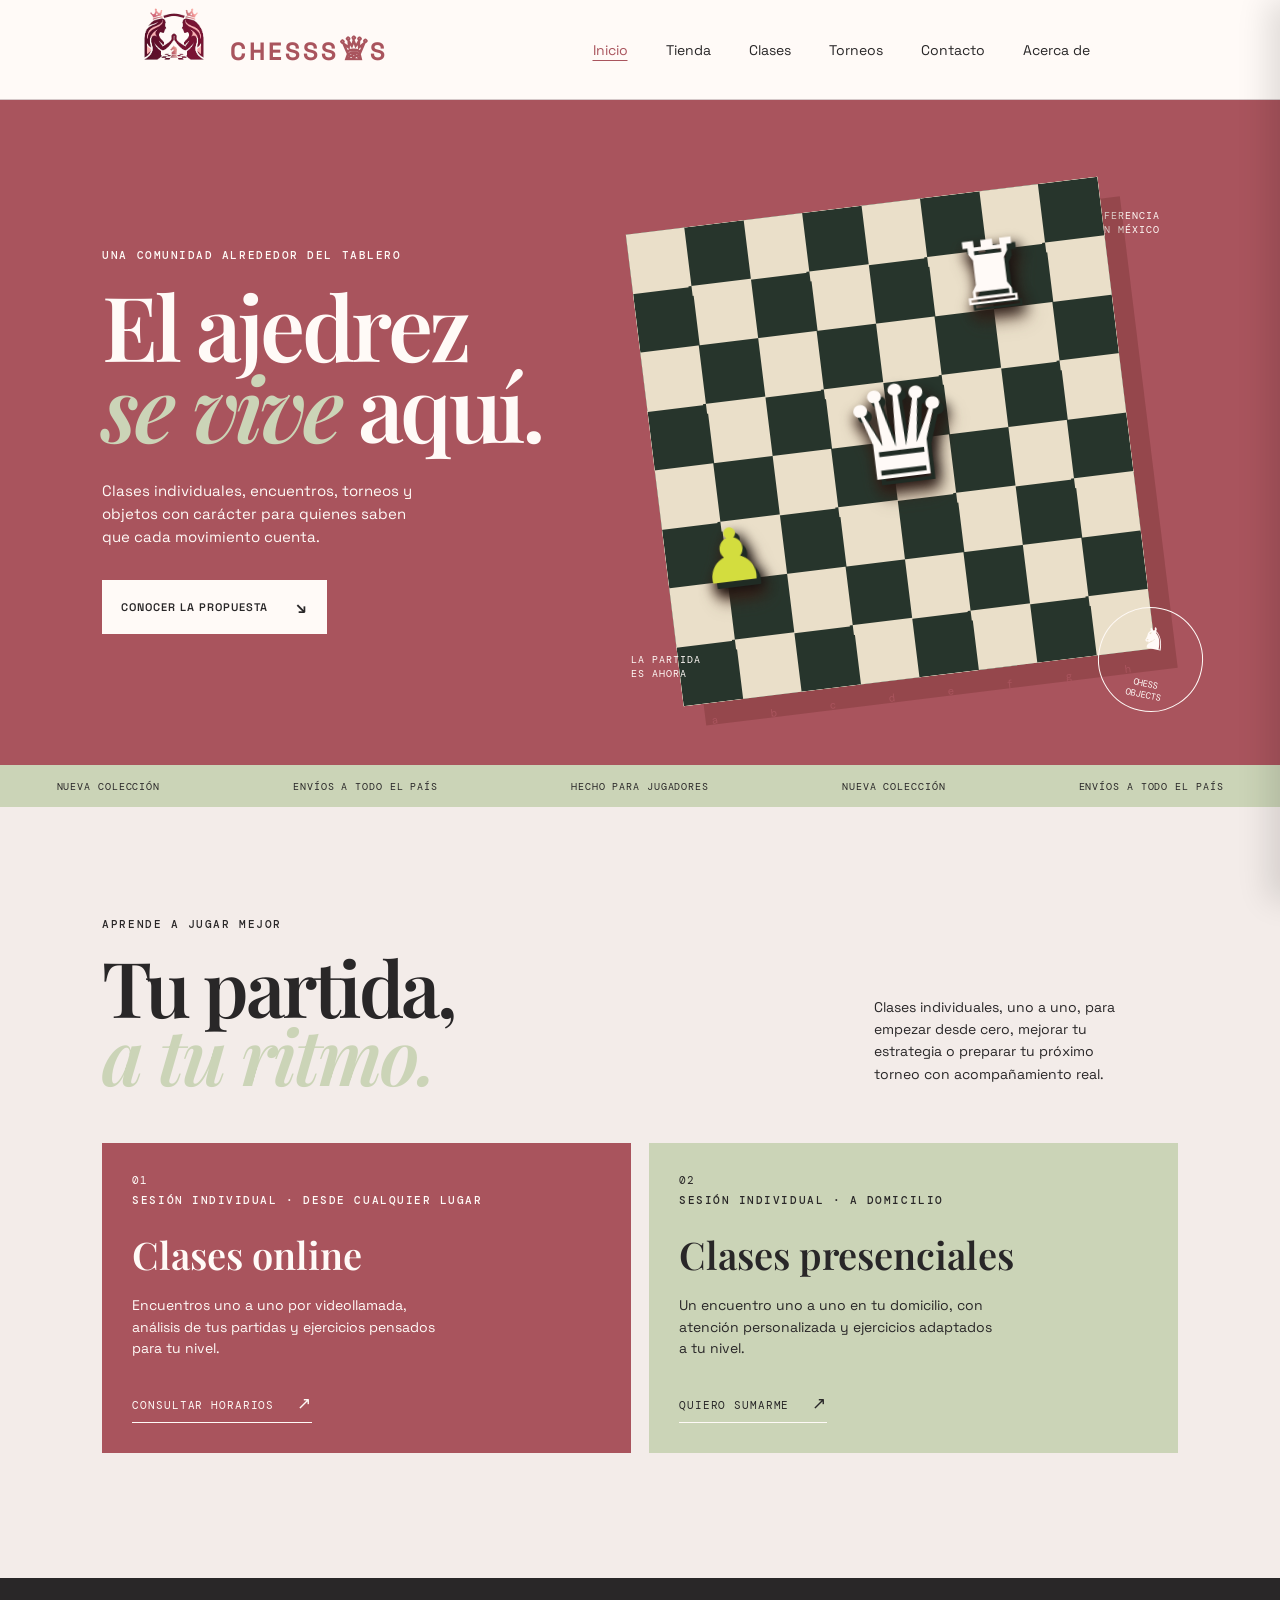
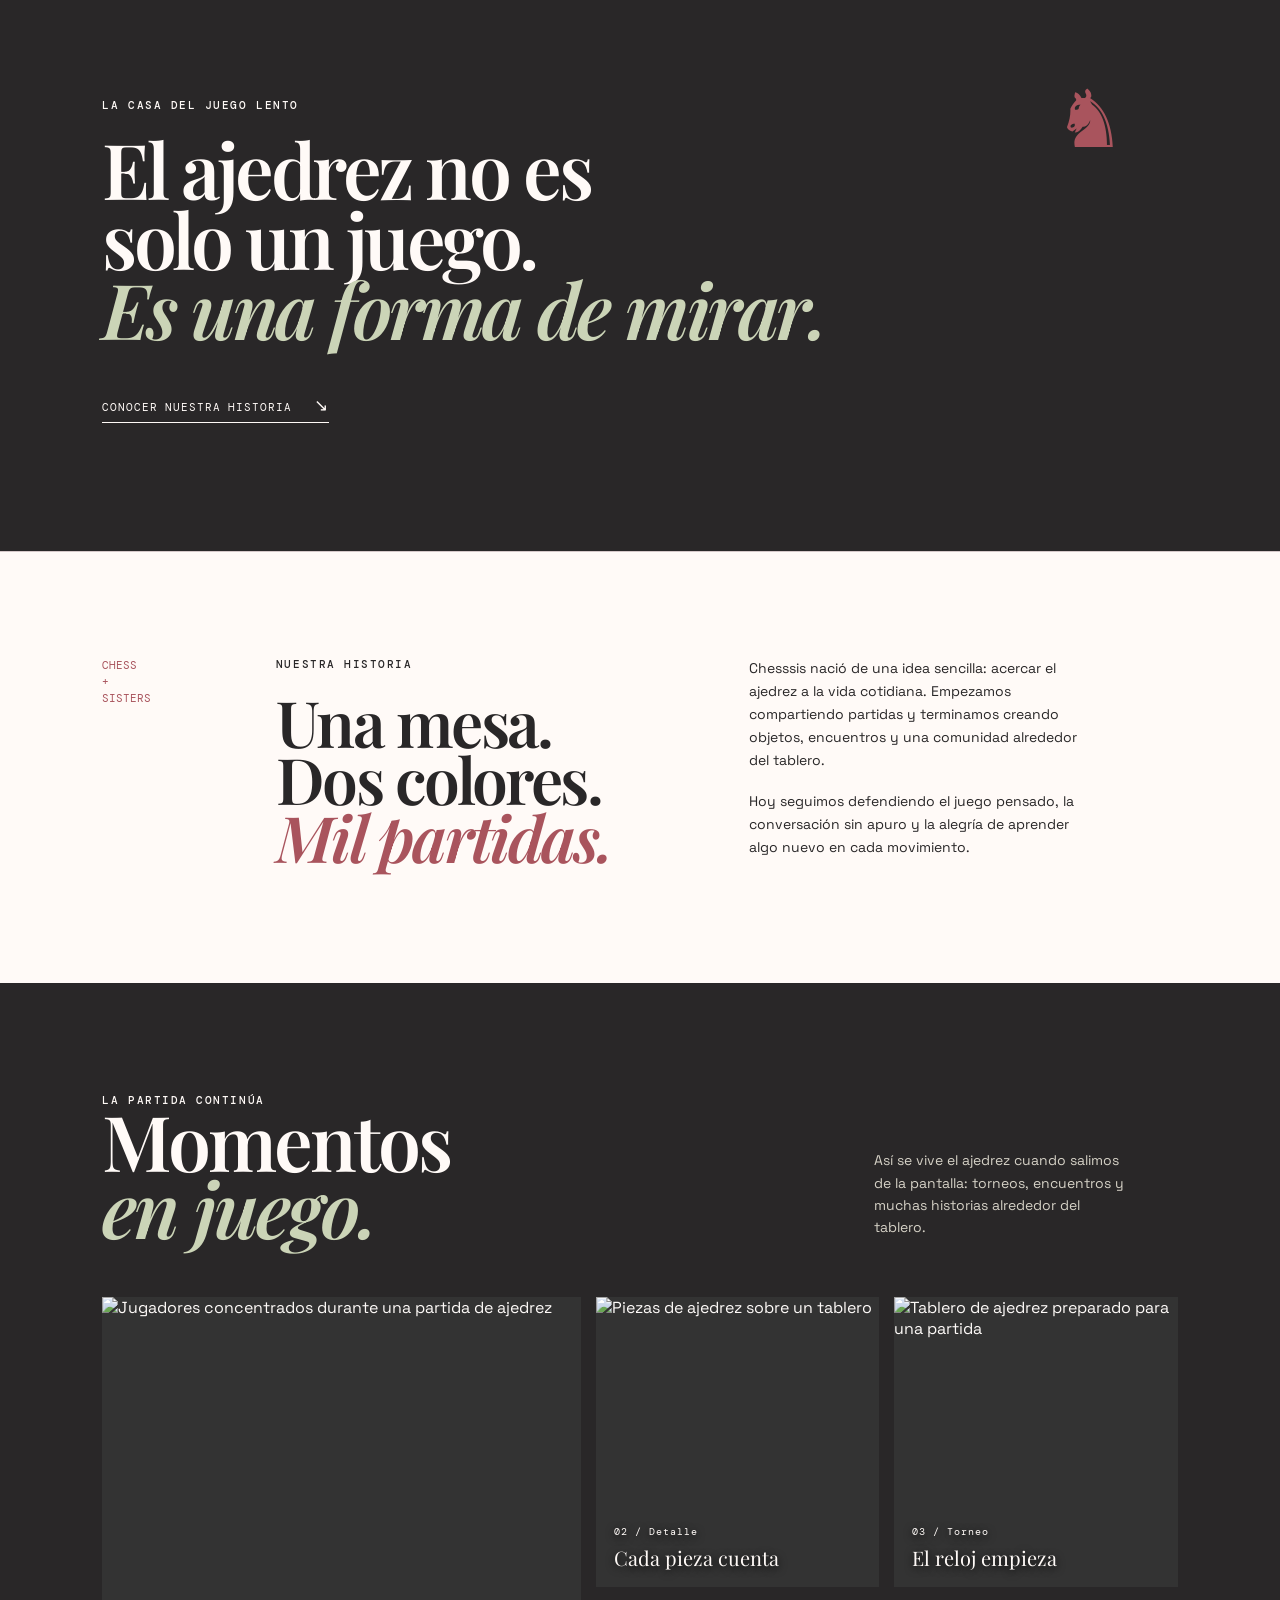
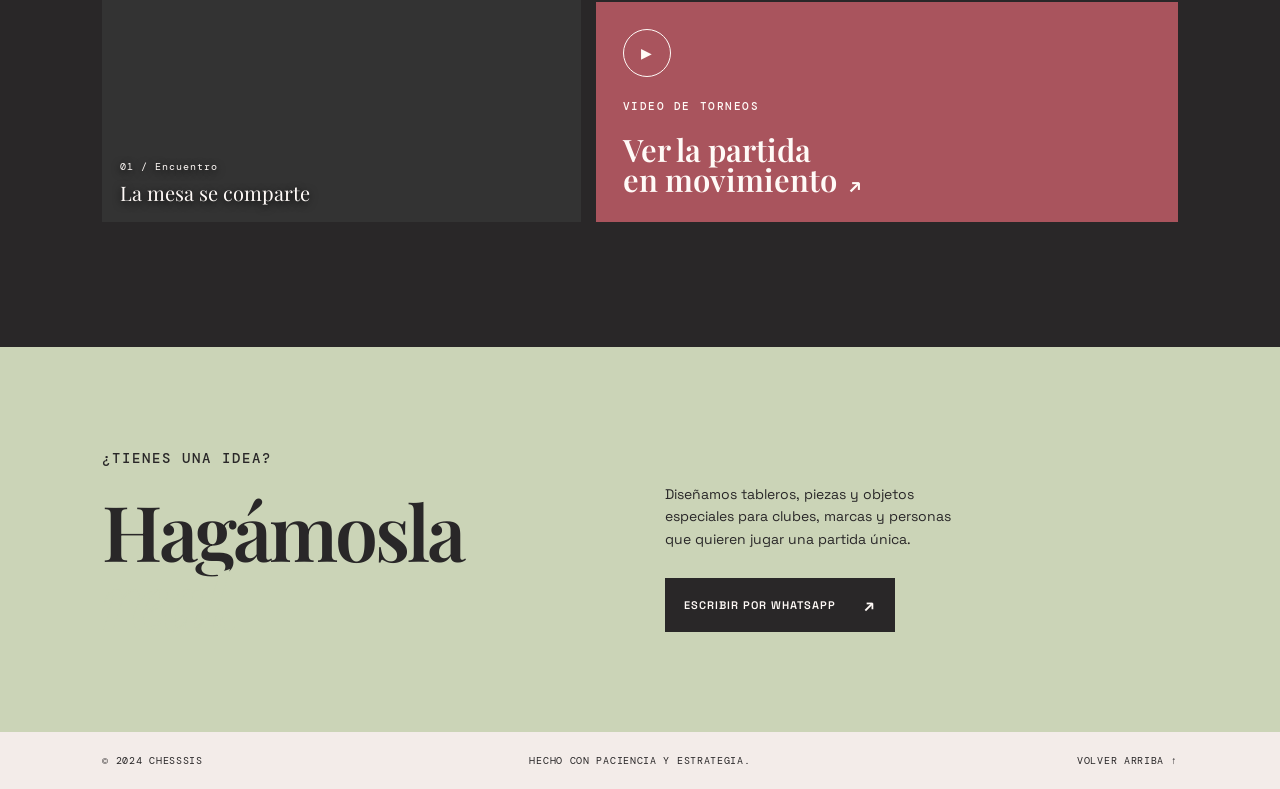
==== commit 41aba9b9: "se agrega tipo de letra" ====
--- a/index.html
+++ b/index.html
@@ -12,7 +12,7 @@
 </head>
 <body class="home-page">
   <header class="site-header">
-    <a class="brand" href="#inicio" aria-label="Chesssis, inicio"><img class="brand-logo" src="ChessSis.png" alt=""><span class="brand-name">CHESSSIS</span></a>
+    <a class="brand" href="#inicio" aria-label="Chesssis, inicio"><img class="brand-logo" src="ChessSis.png" alt=""><span class="brand-name">CHESSS<span class="queen-letter" aria-hidden="true">q</span>S</span></a>
     <nav class="main-nav" aria-label="Navegación principal">
       <a href="index.html" aria-current="page">Inicio</a>
       <a href="tienda.html">Tienda</a>
--- a/styles.css
+++ b/styles.css
@@ -1,10 +1,11 @@
+@font-face{font-family:'ChessPieces';src:url('Chess-7.TTF') format('truetype');font-display:swap}
 .main-nav{font-size:16px!important;gap:18px}
 @media(max-width:760px){.main-nav{gap:14px}}
 .main-nav{font-size:15px!important;gap:24px}
 @media(max-width:760px){.main-nav{gap:16px}}
 .main-nav{font-size:14px!important;gap:30px}
 @media(max-width:760px){.main-nav{gap:18px}}
-.brand-name{position:relative;left:-30px!important}
+.brand-name{position:relative;left:-30px!important}.queen-letter{display:inline-block;font-family:'ChessPieces',sans-serif;font-size:1.12em;line-height:.8;transform:translateY(.04em)}
 @media(max-width:760px){.brand-name{left:-18px!important}}
 .brand-logo{margin-right:-24px!important}
 @media(max-width:760px){.brand-logo{margin-right:-15px!important}}
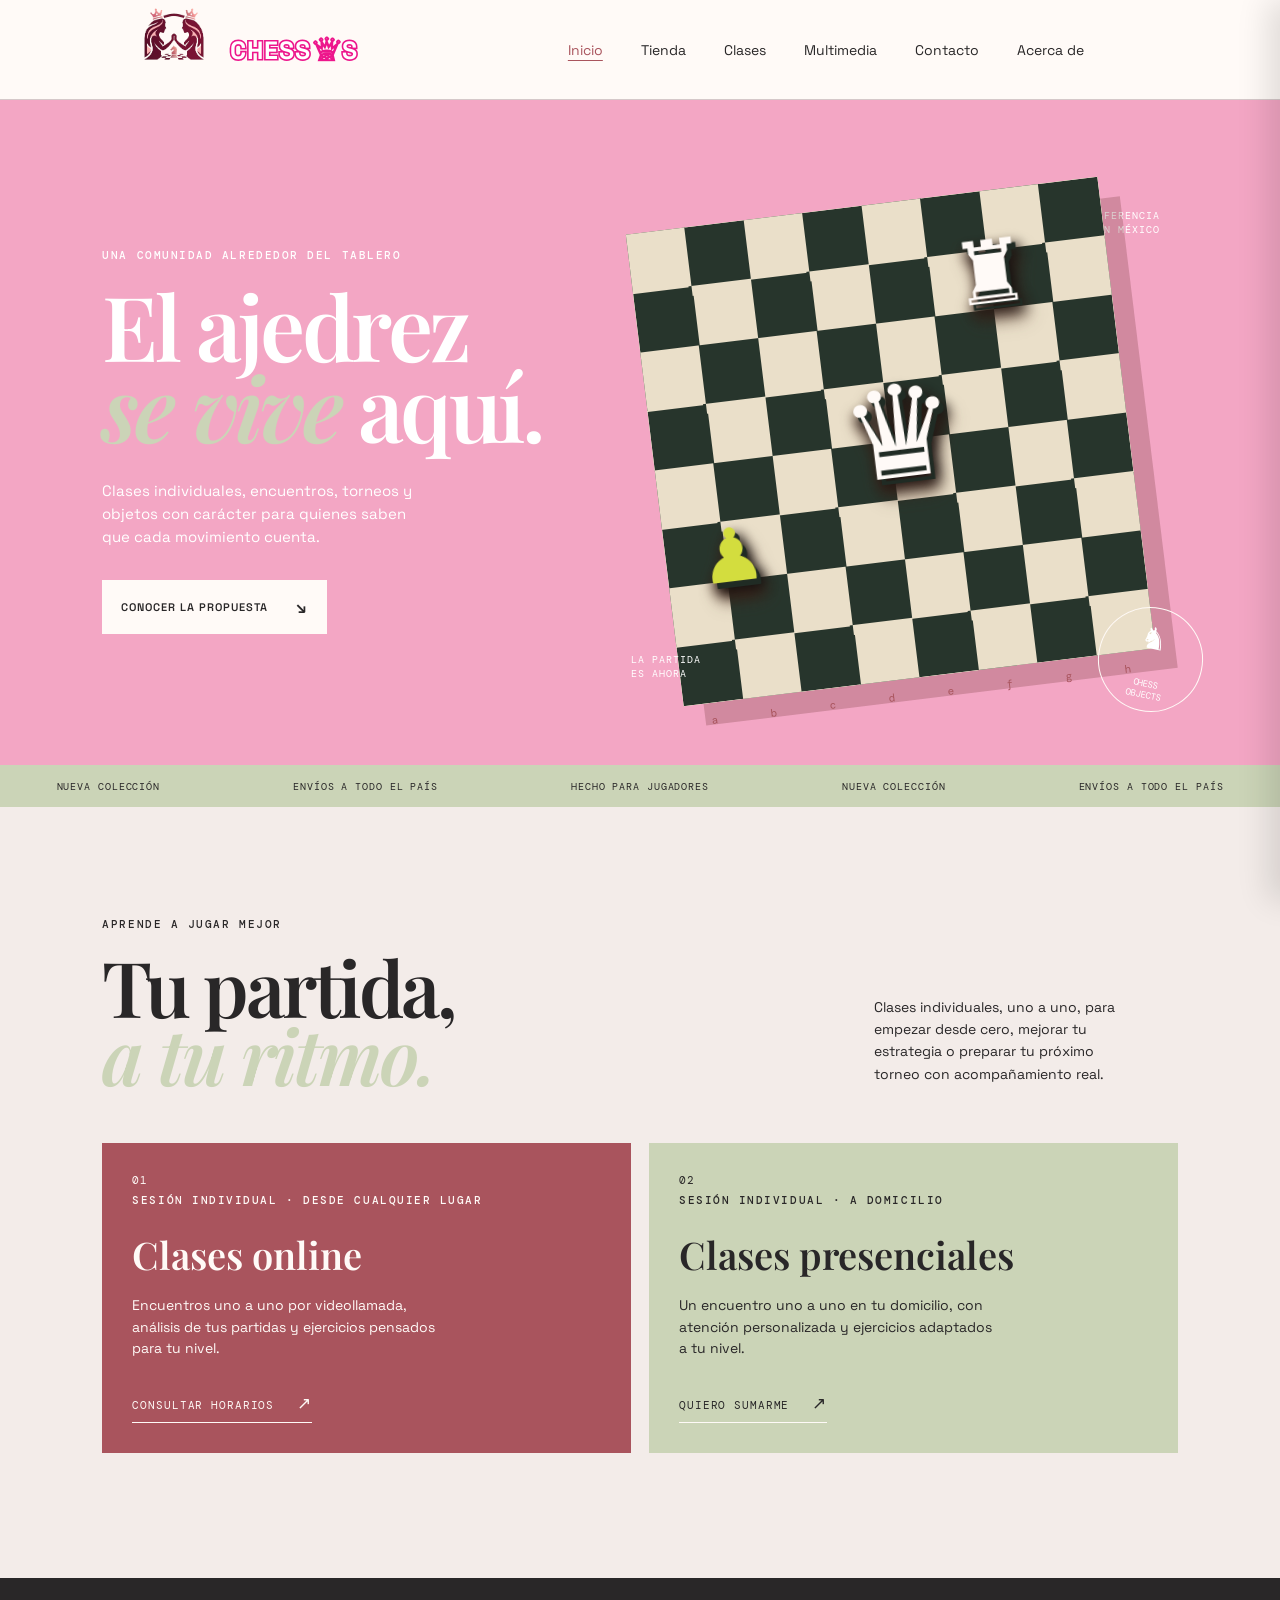
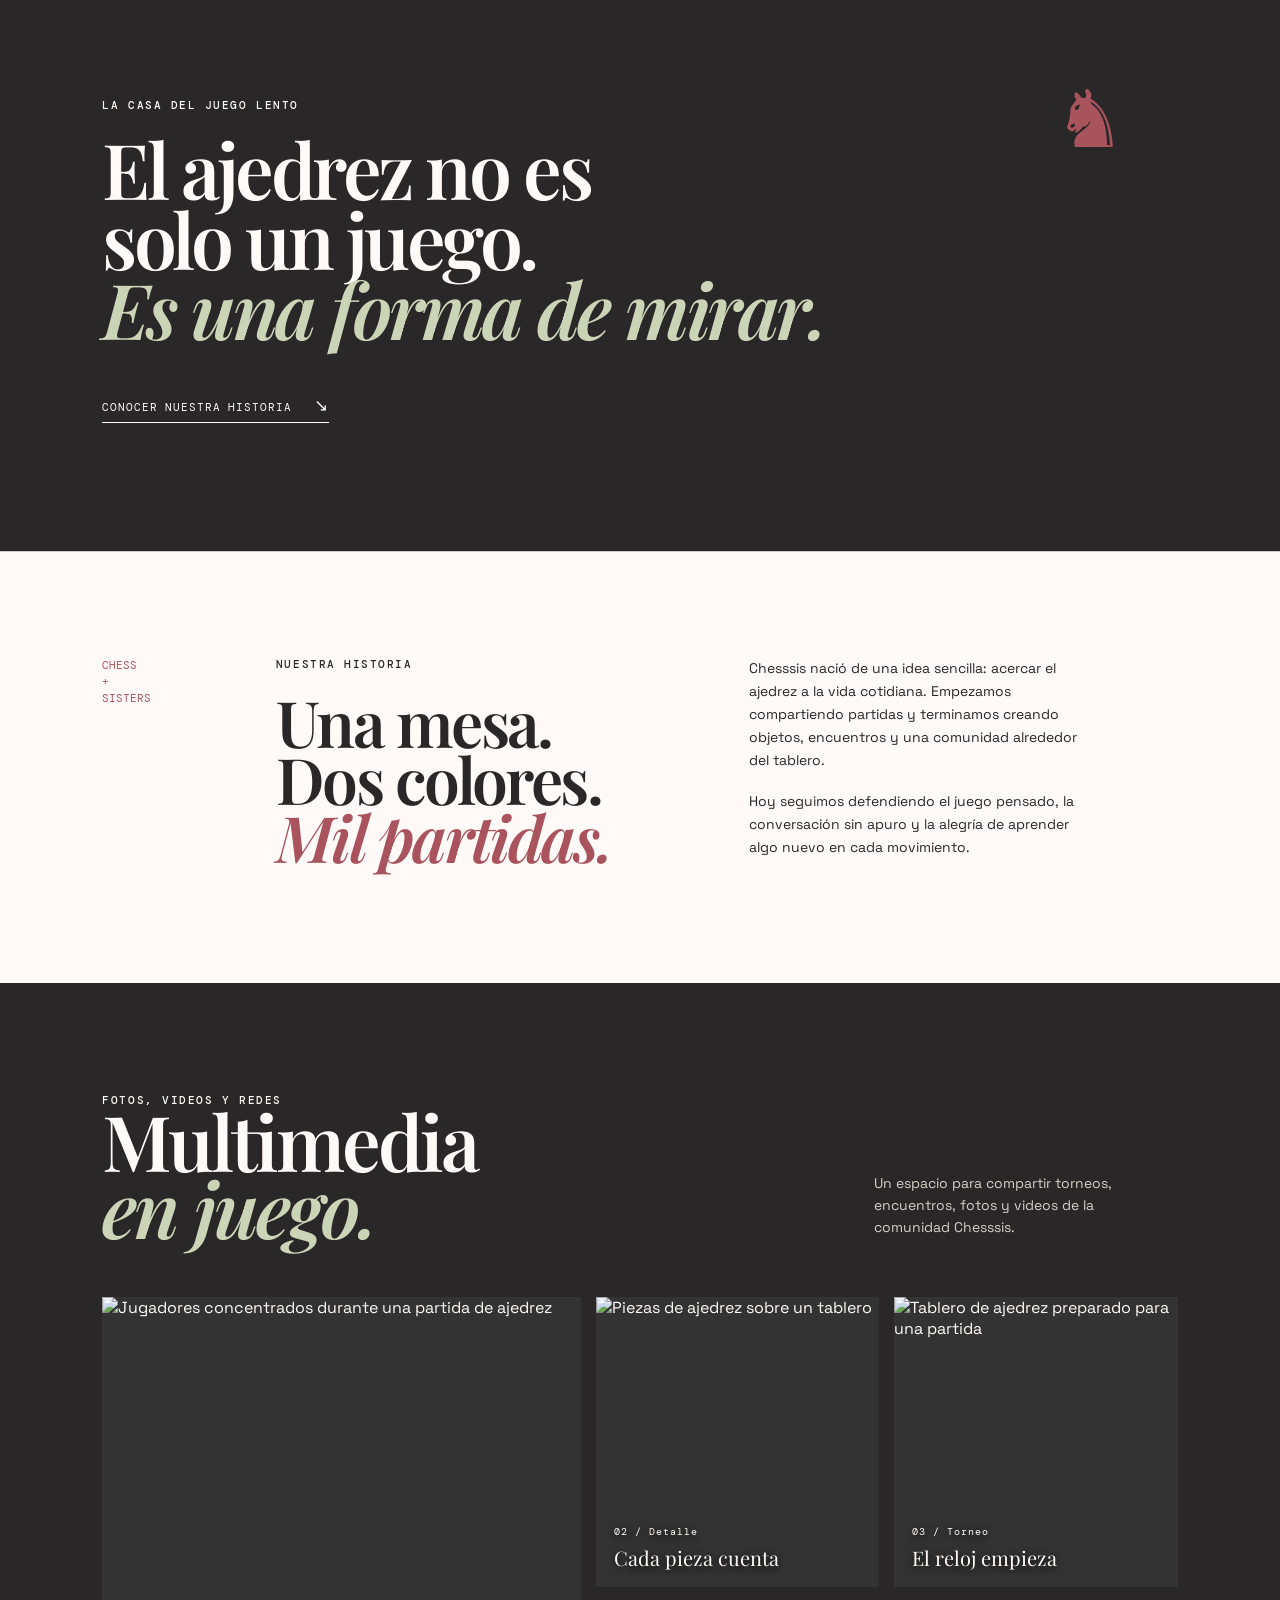
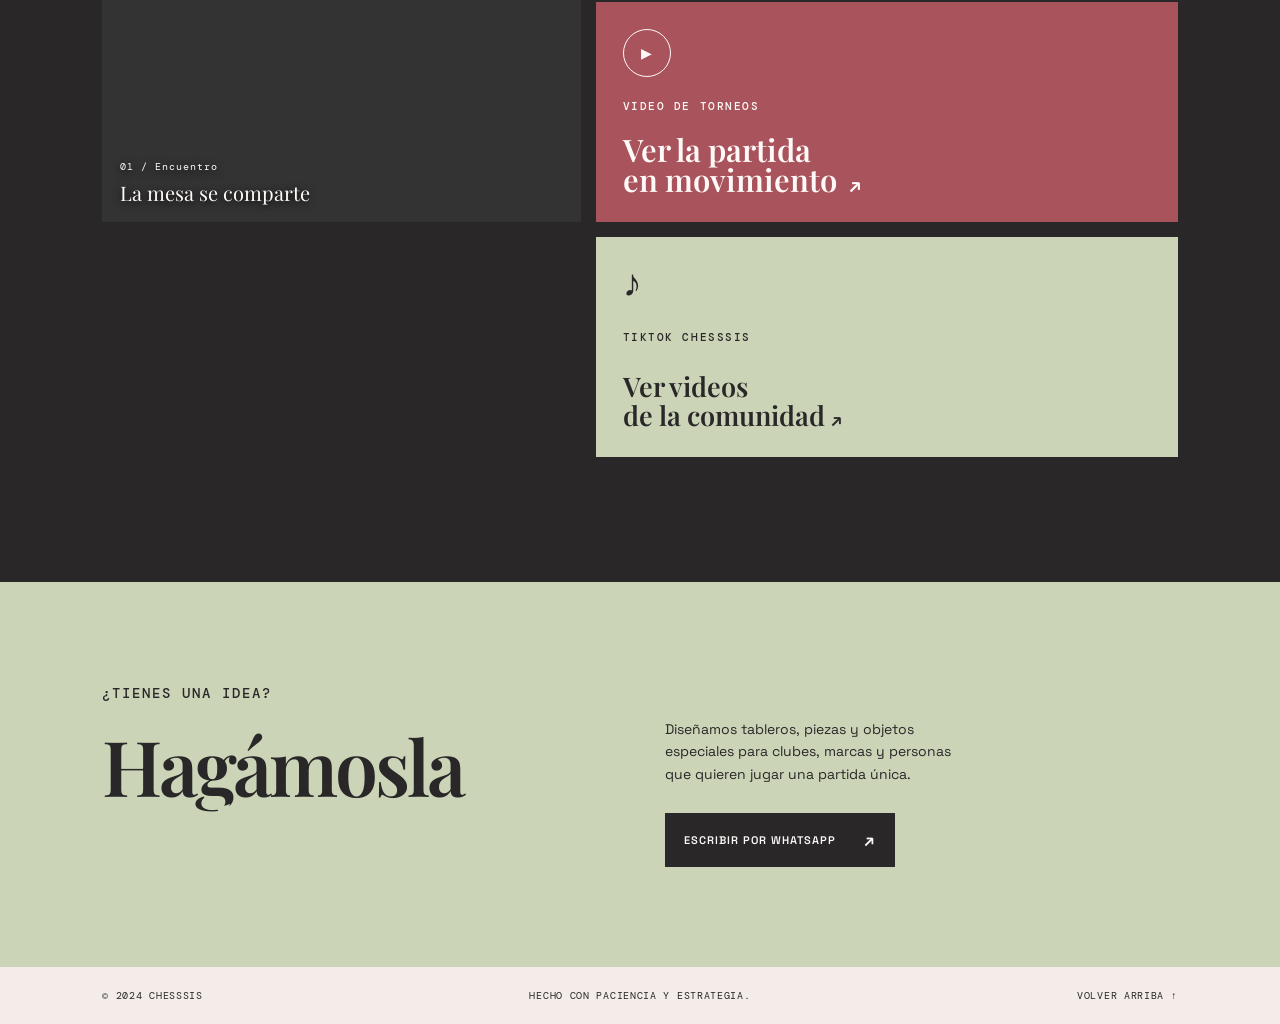
==== commit 6bca0177: "cambios" ====
--- a/index.html
+++ b/index.html
@@ -12,12 +12,12 @@
 </head>
 <body class="home-page">
   <header class="site-header">
-    <a class="brand" href="#inicio" aria-label="Chesssis, inicio"><img class="brand-logo" src="ChessSis.png" alt=""><span class="brand-name">CHESSS<span class="queen-letter" aria-hidden="true">q</span>S</span></a>
+    <a class="brand" href="#inicio" aria-label="Chesssis, inicio"><img class="brand-logo" src="ChessSis.png" alt=""><span class="brand-name">CHES<span class="brand-sis">S<span class="queen-letter" aria-hidden="true">q</span>S</span></span></a>
     <nav class="main-nav" aria-label="Navegación principal">
       <a href="index.html" aria-current="page">Inicio</a>
       <a href="tienda.html">Tienda</a>
       <a href="#clases">Clases</a>
-      <a href="#momentos">Torneos</a>
+      <a href="#momentos">Multimedia</a>
       <a href="#contacto">Contacto</a>
       <a href="#historia">Acerca de</a>
     </nav>
@@ -87,7 +87,7 @@
     <section class="classes-section" id="clases" aria-labelledby="classes-title"><div class="section-heading"><div><p class="eyebrow">Aprende a jugar mejor</p><h2 id="classes-title">Tu partida,<br><em>a tu ritmo.</em></h2></div><p class="section-intro">Clases individuales, uno a uno, para empezar desde cero, mejorar tu estrategia o preparar tu próximo torneo con acompañamiento real.</p></div><div class="class-grid"><article class="class-card class-online"><div class="class-number">01</div><div><p class="eyebrow">Sesión individual · Desde cualquier lugar</p><h3>Clases online</h3><p>Encuentros uno a uno por videollamada, análisis de tus partidas y ejercicios pensados para tu nivel.</p><a class="text-link" href="https://wa.me/5491100000000?text=Hola%2C%20quiero%20consultar%20por%20las%20clases%20online%20individuales" target="_blank" rel="noreferrer">Consultar horarios <span>↗</span></a></div></article><article class="class-card class-presential"><div class="class-number">02</div><div><p class="eyebrow">Sesión individual · A domicilio</p><h3>Clases presenciales</h3><p>Un encuentro uno a uno en tu domicilio, con atención personalizada y ejercicios adaptados a tu nivel.</p><a class="text-link" href="https://wa.me/5491100000000?text=Hola%2C%20quiero%20consultar%20por%20las%20clases%20presenciales%20individuales" target="_blank" rel="noreferrer">Quiero sumarme <span>↗</span></a></div></article></div></section>
     <section class="manifesto" id="historia"><div class="manifesto-symbol">♞</div><p class="eyebrow">La casa del juego lento</p><h2>El ajedrez no es<br>solo un juego.<br><em>Es una forma de mirar.</em></h2><a class="text-link" href="#historia-detalle">Conocer nuestra historia <span>↘</span></a></section>
     <section class="story-section" id="historia-detalle" aria-labelledby="story-title"><div class="story-sign">CHESS<br>+<br>SISTERS</div><div><p class="eyebrow">Nuestra historia</p><h2 id="story-title">Una mesa.<br>Dos colores.<br><em>Mil partidas.</em></h2></div><div class="story-copy"><p>Chesssis nació de una idea sencilla: acercar el ajedrez a la vida cotidiana. Empezamos compartiendo partidas y terminamos creando objetos, encuentros y una comunidad alrededor del tablero.</p><p>Hoy seguimos defendiendo el juego pensado, la conversación sin apuro y la alegría de aprender algo nuevo en cada movimiento.</p></div></section>
-    <section class="moments-section" id="momentos" aria-labelledby="moments-title"><div class="section-heading"><div><p class="eyebrow">La partida continúa</p><h2 id="moments-title">Momentos<br><em>en juego.</em></h2></div><p class="section-intro">Así se vive el ajedrez cuando salimos de la pantalla: torneos, encuentros y muchas historias alrededor del tablero.</p></div><div class="gallery-grid"><figure class="gallery-item gallery-large"><img src="https://images.unsplash.com/photo-1586165368502-1badb1b5c5d9?auto=format&fit=crop&w=1200&q=85" alt="Jugadores concentrados durante una partida de ajedrez"><figcaption><span>01 / Encuentro</span><strong>La mesa se comparte</strong></figcaption></figure><figure class="gallery-item gallery-small"><img src="https://images.unsplash.com/photo-1560174038-da43ac74f01b?auto=format&fit=crop&w=900&q=85" alt="Piezas de ajedrez sobre un tablero"><figcaption><span>02 / Detalle</span><strong>Cada pieza cuenta</strong></figcaption></figure><figure class="gallery-item gallery-small"><img src="https://images.unsplash.com/photo-1529699211952-734e80c4d42b?auto=format&fit=crop&w=900&q=85" alt="Tablero de ajedrez preparado para una partida"><figcaption><span>03 / Torneo</span><strong>El reloj empieza</strong></figcaption></figure><a class="video-card" href="https://www.youtube.com/results?search_query=torneo+de+ajedrez" target="_blank" rel="noreferrer"><span class="play-icon">▶</span><span class="eyebrow">Video de torneos</span><strong>Ver la partida<br>en movimiento <span>↗</span></strong></a></div></section>
+    <section class="moments-section" id="momentos" aria-labelledby="moments-title"><div class="section-heading"><div><p class="eyebrow">Fotos, videos y redes</p><h2 id="moments-title">Multimedia<br><em>en juego.</em></h2></div><p class="section-intro">Un espacio para compartir torneos, encuentros, fotos y videos de la comunidad Chesssis.</p></div><div class="gallery-grid"><figure class="gallery-item gallery-large"><img src="https://images.unsplash.com/photo-1586165368502-1badb1b5c5d9?auto=format&fit=crop&w=1200&q=85" alt="Jugadores concentrados durante una partida de ajedrez"><figcaption><span>01 / Encuentro</span><strong>La mesa se comparte</strong></figcaption></figure><figure class="gallery-item gallery-small"><img src="https://images.unsplash.com/photo-1560174038-da43ac74f01b?auto=format&fit=crop&w=900&q=85" alt="Piezas de ajedrez sobre un tablero"><figcaption><span>02 / Detalle</span><strong>Cada pieza cuenta</strong></figcaption></figure><figure class="gallery-item gallery-small"><img src="https://images.unsplash.com/photo-1529699211952-734e80c4d42b?auto=format&fit=crop&w=900&q=85" alt="Tablero de ajedrez preparado para una partida"><figcaption><span>03 / Torneo</span><strong>El reloj empieza</strong></figcaption></figure><a class="video-card" href="https://www.youtube.com/results?search_query=torneo+de+ajedrez" target="_blank" rel="noreferrer"><span class="play-icon">▶</span><span class="eyebrow">Video de torneos</span><strong>Ver la partida<br>en movimiento <span>↗</span></strong></a><a class="social-card" href="https://www.tiktok.com/" target="_blank" rel="noreferrer"><span class="social-icon">♪</span><span class="eyebrow">TikTok Chesssis</span><strong>Ver videos<br>de la comunidad <span>↗</span></strong></a></div></section>
     <section class="contact-section" id="contacto"><div><p class="eyebrow">¿Tienes una idea?</p><h2>Hagámosla<br><em>real.</em></h2></div><div><p>Diseñamos tableros, piezas y objetos especiales para clubes, marcas y personas que quieren jugar una partida única.</p><a class="button button-dark" id="contactWhatsapp" href="https://wa.me/5491100000000" target="_blank" rel="noreferrer">Escribir por WhatsApp <span>↗</span></a></div></section>
   </main>
 
--- a/styles.css
+++ b/styles.css
@@ -1,17 +1,19 @@
+ .social-card{grid-column:2 / 4;background:var(--lime);color:var(--ink);padding:27px;display:flex;flex-direction:column;justify-content:space-between;min-height:220px}.social-card .social-icon{font-size:38px;line-height:1}.social-card .eyebrow{margin-bottom:0}.social-card strong{font:600 27px var(--serif);line-height:1.05}.social-card strong span{font-family:var(--sans);font-size:18px}.main-nav{gap:clamp(12px,2.4vw,30px);white-space:nowrap}
+@media(max-width:760px){.main-nav.mobile-open{flex-direction:column;gap:16px;white-space:normal}}.brand-name{color:#fff!important;font-weight:700;letter-spacing:.04em!important;-webkit-text-stroke:3.2px #ed168c;paint-order:stroke fill;text-shadow:none}.brand-sis{color:inherit}.queen-letter{color:#ed168c!important;font-size:1.25em;line-height:1;vertical-align:-.08em;transform:none;margin:0 .03em;-webkit-text-stroke:0}.hero{background:#f3a6c4!important;color:#fff!important}.site-header{background:var(--cream)!important;border-bottom:1px solid var(--line)!important}
 @font-face{font-family:'ChessPieces';src:url('Chess-7.TTF') format('truetype');font-display:swap}
-.main-nav{font-size:16px!important;gap:18px}
+ .main-nav{font-size:16px!important;gap:18px}
 @media(max-width:760px){.main-nav{gap:14px}}
 .main-nav{font-size:15px!important;gap:24px}
 @media(max-width:760px){.main-nav{gap:16px}}
 .main-nav{font-size:14px!important;gap:30px}
 @media(max-width:760px){.main-nav{gap:18px}}
-.brand-name{position:relative;left:-30px!important}.queen-letter{display:inline-block;font-family:'ChessPieces',sans-serif;font-size:1.12em;line-height:.8;transform:translateY(.04em)}
+.brand-name{position:relative;left:-30px!important}.brand-sis{color:inherit}.queen-letter{display:inline-block;font-family:'ChessPieces',sans-serif;font-size:1.12em;line-height:.8;transform:translateY(.04em)}
 @media(max-width:760px){.brand-name{left:-18px!important}}
 .brand-logo{margin-right:-24px!important}
 @media(max-width:760px){.brand-logo{margin-right:-15px!important}}
 .brand{gap:0!important}.brand-logo{width:104px!important;height:72px!important;object-fit:cover!important;object-position:left center!important;max-width:none!important}
 @media(max-width:760px){.brand-logo{width:78px!important;height:58px!important}}
-.brand-name{color:var(--red)!important}.main-nav{margin-left:48px}.brand{flex-shrink:0}
+.brand-name{color:#fff!important}.main-nav{margin-left:48px}.brand{flex-shrink:0}
 @media(max-width:760px){.main-nav{margin-left:0}.brand-name{font-size:19px!important}}
 .brand-logo{width:72px!important;height:72px!important;object-fit:contain!important;max-width:none!important}.brand-name{display:block!important;font-size:28px!important;letter-spacing:.13em}
 @media(max-width:760px){.brand-logo{width:56px!important;height:56px!important}.brand-name{font-size:19px!important}}
@@ -45,4 +47,4 @@
 @media(max-width:760px){.classes-section,.moments-section{padding:75px 5vw}.class-grid{grid-template-columns:1fr}.class-card{min-height:270px}.class-card h3{font-size:32px}.story-section{display:block;padding:75px 8vw}.story-sign{margin-bottom:35px}.story-copy{margin-top:35px}.gallery-grid{display:grid;grid-template-columns:1fr 1fr;grid-template-rows:260px 180px 210px}.gallery-large{grid-column:1 / 3;grid-row:auto}.gallery-small{grid-column:span 1}.video-card{grid-column:1 / 3;grid-row:auto}.video-card strong{font-size:27px}}
  .classes-section,.moments-section{padding:110px 8vw 125px;background:var(--paper)}.classes-section .section-heading,.moments-section .section-heading{margin-bottom:55px}.class-grid{display:grid;grid-template-columns:repeat(2,1fr);gap:18px}.class-card{min-height:310px;padding:30px;display:flex;flex-direction:column;justify-content:space-between}.class-card h3{font:600 38px var(--serif);margin:0 0 15px}.class-card p:not(.eyebrow){font-size:14px;line-height:1.55;max-width:315px}.class-online{background:var(--red);color:var(--cream)}.class-presential{background:var(--lime)}.class-card .text-link{display:inline-block;margin-top:18px}.class-online .text-link{border-color:var(--cream)}.class-number{font:11px var(--mono);letter-spacing:.1em}.story-section{display:grid;grid-template-columns:.3fr 1fr 1fr;gap:45px;padding:105px 8vw;background:var(--cream);border-top:1px solid var(--line)}.story-section h2{font:600 clamp(44px,5vw,70px) var(--serif);line-height:.9;letter-spacing:-.04em;margin:0}.story-section h2 em{color:var(--red);font-style:italic}.story-sign{font:11px var(--mono);line-height:1.5;color:var(--red)}.story-copy{max-width:340px;align-self:end;font-size:14px;line-height:1.65}.story-copy p{margin:0 0 18px}.moments-section{background:var(--ink);color:var(--cream)}.moments-section .section-intro{color:#d5d1c6}.gallery-grid{display:grid;grid-template-columns:1.35fr .8fr .8fr;grid-template-rows:290px 220px;gap:15px}.gallery-item{margin:0;position:relative;overflow:hidden;background:#333}.gallery-item img{width:100%;height:100%;display:block;object-fit:cover;filter:saturate(.7)}.gallery-item figcaption{position:absolute;inset:auto 18px 16px;color:var(--cream);display:flex;flex-direction:column;gap:6px;text-shadow:0 2px 8px #000}.gallery-item figcaption span{font:10px var(--mono);letter-spacing:.1em}.gallery-item figcaption strong{font:20px var(--serif)}.gallery-large{grid-row:span 2}.video-card{grid-column:2 / 4;background:var(--red);padding:27px;display:flex;flex-direction:column;justify-content:space-between}.play-icon{width:48px;height:48px;border:1px solid var(--cream);border-radius:50%;display:grid;place-items:center;font-size:14px}.video-card strong{font:600 31px var(--serif);line-height:.95}.video-card strong span{font-family:var(--sans);font-size:20px;margin-left:5px}.moments-section .eyebrow{margin-bottom:0}
 :root{--ink:#20231f;--paper:#f2efe7;--cream:#fbfaf6;--red:#b8422e;--lime:#d5df40;--line:#c9c6bc;--serif:'Playfair Display',Georgia,serif;--sans:'Space Grotesk',sans-serif;--mono:'DM Mono',monospace}*{box-sizing:border-box}html{scroll-behavior:smooth}body{margin:0;background:var(--paper);color:var(--ink);font-family:var(--sans)}a{color:inherit;text-decoration:none}button,input{font:inherit}button{cursor:pointer} .site-header{height:82px;padding:0 5vw;display:flex;align-items:center;justify-content:space-between;border-bottom:1px solid var(--line);background:var(--cream);position:sticky;top:0;z-index:20}.brand{display:flex;align-items:center;gap:10px;font-size:14px;line-height:.82;font-weight:700;letter-spacing:.04em}.brand em{font-style:normal;color:var(--red)}.brand-mark{font-size:34px;line-height:1}.main-nav{display:flex;gap:38px;font-size:13px}.main-nav a,.text-link{transition:color .2s}.main-nav a:hover,.text-link:hover{color:var(--red)}.header-actions{display:flex;align-items:center;gap:15px}.icon-button,.menu-button{border:0;background:none;font-size:25px;padding:4px}.menu-button{display:none}.cart-button{background:none;border:1px solid var(--ink);padding:9px 15px;font-size:12px;text-transform:uppercase;letter-spacing:.06em}.cart-button span{display:inline-grid;place-items:center;background:var(--lime);border-radius:50%;width:20px;height:20px;margin-left:5px;font-size:11px}.hero{min-height:665px;background:var(--red);color:var(--cream);display:grid;grid-template-columns:1fr 1.15fr;position:relative;overflow:hidden;padding:85px 8vw 68px}.hero-copy{align-self:center;z-index:2}.eyebrow{font:500 11px var(--mono);letter-spacing:.14em;text-transform:uppercase;margin:0 0 22px}.hero h1{font:600 clamp(52px,7vw,104px) var(--serif);line-height:.91;letter-spacing:-.04em;margin:0 0 32px}.hero h1 span,.section-heading h2 em,.manifesto h2 em,.contact-section h2 em{font-style:italic;color:var(--lime)}.hero-text{font-size:15px;line-height:1.55;max-width:320px;margin:0 0 32px}.button{display:inline-flex;align-items:center;justify-content:space-between;gap:28px;padding:15px 18px;border:1px solid transparent;text-transform:uppercase;font-size:11px;letter-spacing:.09em;font-weight:600}.button span{font-size:17px}.button-light{background:var(--cream);color:var(--ink)}.button-dark{background:var(--ink);color:var(--cream)}.hero-board-wrap{position:relative;display:flex;align-items:center;justify-content:center}.hero-board{width:min(43vw,475px);aspect-ratio:1;position:relative;transform:rotate(-7deg);background:#e5dcc8;box-shadow:20px 22px 0 rgba(70,21,11,.2)}.board-grid,.mini-board,.travel-board{height:100%;width:100%;background-color:#eadfc9;background-image:conic-gradient(#27352c 25%,#eadfc9 0 50%,#27352c 0 75%,#eadfc9 0);background-size:25% 25%}.hero-piece{position:absolute;color:var(--cream);text-shadow:4px 6px 0 #202b24,7px 9px 13px #111;filter:drop-shadow(0 8px 7px #3b2117);font-size:clamp(65px,10vw,132px);line-height:1}.piece-one{left:40%;top:35%}.piece-two{left:7%;top:62%;font-size:74px;color:#d3dd3e}.piece-three{left:67%;top:8%;font-size:87px}.board-coordinates{position:absolute;color:var(--red);z-index:2;font:11px var(--mono);display:flex}.board-files{bottom:-24px;left:0;right:0;justify-content:space-around}.hero-note,.hero-caption{position:absolute;font:10px var(--mono);line-height:1.4;letter-spacing:.1em}.hero-note{top:24px;right:3%;text-align:right}.hero-caption{bottom:16px;left:5%}.hero-stamp{position:absolute;right:6%;bottom:8%;width:105px;height:105px;border:1px solid var(--cream);border-radius:50%;display:grid;place-items:center;text-align:center;font-size:30px;transform:rotate(12deg)}.hero-stamp small{font:9px var(--mono);line-height:1.2}.ticker{height:42px;background:var(--lime);display:flex;align-items:center;justify-content:space-around;gap:20px;overflow:hidden;white-space:nowrap;font:10px var(--mono);letter-spacing:.09em}.shop-section{padding:110px 8vw 125px;background:var(--cream)}.section-heading{display:flex;justify-content:space-between;align-items:end;margin-bottom:75px}.section-heading h2,.contact-section h2{font:600 clamp(44px,6vw,82px) var(--serif);line-height:.88;letter-spacing:-.04em;margin:0}.section-intro{max-width:250px;font-size:14px;line-height:1.6;margin:0 5% 3px 0}.shop-toolbar{border-top:1px solid var(--line);border-bottom:1px solid var(--line);padding:17px 0;display:flex;justify-content:space-between;align-items:center;margin-bottom:36px}.filter-list{display:flex;gap:25px;flex-wrap:wrap}.filter{border:0;background:none;padding:0;color:#777;font-size:12px}.filter.active,.filter:hover{color:var(--ink);text-decoration:underline;text-underline-offset:5px}.filter sup{font:9px var(--mono);margin-left:3px}.search-box{display:flex;align-items:center;gap:7px;border-bottom:1px solid var(--ink);padding:3px 0}.search-box span{font-size:22px}.search-box input{border:0;background:none;outline:0;width:180px;font-size:11px}.product-grid{display:grid;grid-template-columns:repeat(3,1fr);gap:50px 18px}.product-card{min-width:0}.product-image{height:360px;position:relative;display:grid;place-items:center;overflow:hidden}.image-board{background:#d5c9ad}.mini-board{width:69%;aspect-ratio:1;transform:rotate(9deg);box-shadow:10px 13px 0 rgba(32,35,31,.22)}.image-night{background:#202d29}.image-night .chess-shape{font-size:180px;color:#d5df40;text-shadow:9px 12px 0 #b8422e;transform:rotate(8deg)}.image-mug{background:#d9d6cc}.mug{font-size:170px;color:var(--red);transform:rotate(-14deg);text-shadow:8px 8px 0 #f2efe7}.image-travel{background:#c2b4a0;padding:45px}.travel-board{transform:rotate(-12deg);box-shadow:9px 10px 0 #867360}.image-sculpture{background:#d5df40}.sculpture{font-size:220px;color:var(--red);text-shadow:8px 10px 0 var(--cream)}.image-cap{background:#b8422e}.cap{font-size:90px;font-weight:700;color:var(--cream);border:7px solid var(--cream);padding:24px 17px;transform:rotate(-9deg)}.product-tag{position:absolute;left:14px;top:14px;background:var(--lime);color:var(--ink);font:10px var(--mono);padding:8px 10px;z-index:2}.product-tag.dark{background:var(--ink);color:var(--cream)}.image-label{position:absolute;right:14px;bottom:14px;font:10px var(--mono);color:var(--ink)}.image-night .image-label,.image-cap .image-label{color:var(--cream)}.product-meta{display:flex;justify-content:space-between;gap:10px;padding:15px 0 10px}.product-meta h3{font-size:14px;margin:0 0 6px;font-weight:600}.product-meta p{font:10px var(--mono);color:#7c7971;margin:0}.product-meta strong{font:12px var(--mono);white-space:nowrap}.add-button{width:100%;border:0;border-top:1px solid var(--line);background:none;padding:12px 0;text-align:left;font-size:11px;text-transform:uppercase;letter-spacing:.08em;display:flex;justify-content:space-between}.add-button:hover{color:var(--red);border-color:var(--red)}.add-button span{font-size:20px;line-height:10px}.empty-state{text-align:center;padding:50px;font-family:var(--serif);font-size:22px}.manifesto{background:var(--ink);color:var(--cream);padding:120px 8vw 135px;position:relative}.manifesto-symbol{font-size:80px;color:var(--red);position:absolute;right:12%;top:90px}.manifesto h2{font:600 clamp(43px,6vw,84px) var(--serif);line-height:.91;letter-spacing:-.045em;margin:0 0 50px}.text-link{font:11px var(--mono);text-transform:uppercase;letter-spacing:.08em;border-bottom:1px solid var(--cream);padding-bottom:8px}.text-link span{font-size:17px;margin-left:15px}.contact-section{display:grid;grid-template-columns:1fr 1fr;padding:100px 8vw;background:var(--lime);gap:50px}.contact-section h2{color:var(--ink)}.contact-section>div:last-child{max-width:300px;align-self:end}.contact-section p{font-size:14px;line-height:1.6;margin:0 0 28px}.cart-panel{position:fixed;z-index:40;right:0;top:0;bottom:0;width:min(430px,100%);background:var(--cream);padding:30px;transform:translateX(100%);transition:transform .3s ease;display:flex;flex-direction:column;box-shadow:-12px 0 30px rgba(0,0,0,.12)}.cart-panel.open{transform:translateX(0)}.cart-header{display:flex;justify-content:space-between;border-bottom:1px solid var(--line);padding-bottom:20px}.cart-header h2{font:600 32px var(--serif);margin:0}.cart-header button{background:none;border:0;font-size:30px}.cart-items{flex:1;padding-top:20px}.cart-empty{text-align:center;font:22px var(--serif);line-height:1.15;margin-top:90px;color:#706d64}.cart-row{display:flex;justify-content:space-between;border-bottom:1px solid var(--line);padding:15px 0;font-size:12px}.cart-row button{border:0;background:none;font-size:18px}.cart-footer{border-top:1px solid var(--ink);padding-top:18px}.cart-footer>div{display:flex;justify-content:space-between;margin-bottom:20px;font:12px var(--mono)}.cart-footer strong{font-size:16px}.checkout-button{width:100%;border:0}.overlay{position:fixed;inset:0;background:rgba(32,35,31,.45);z-index:30;opacity:0;pointer-events:none;transition:opacity .3s}.overlay.visible{opacity:1;pointer-events:auto}footer{background:var(--paper);padding:22px 8vw;display:flex;justify-content:space-between;font:10px var(--mono);text-transform:uppercase;letter-spacing:.07em}footer a:hover{color:var(--red)}@media(max-width:760px){.site-header{height:68px;padding:0 5vw}.main-nav{display:none}.header-actions{gap:7px}.menu-button{display:block}.hero{display:block;min-height:780px;padding:65px 8vw}.hero h1{font-size:58px}.hero-board-wrap{height:390px;margin-top:30px}.hero-board{width:min(80vw,340px)}.hero-stamp{right:2%;bottom:7%}.section-heading{display:block;margin-bottom:45px}.section-intro{margin-top:30px}.shop-section{padding:75px 5vw}.shop-toolbar{display:block}.filter-list{gap:18px;margin-bottom:22px}.search-box input{width:calc(100vw - 100px)}.product-grid{grid-template-columns:repeat(2,1fr);gap:36px 12px}.product-image{height:auto;aspect-ratio:1}.product-meta{display:block}.product-meta strong{display:block;margin-top:8px}.product-meta h3{font-size:12px}.product-meta p{font-size:9px}.manifesto,.contact-section{padding:80px 8vw}.manifesto-symbol{top:50px;right:9%;font-size:55px}.contact-section{display:block}.contact-section>div:last-child{margin-top:40px}footer{padding:20px 5vw;display:block;line-height:2}footer span:nth-child(2){display:block}.hero-note{right:0}.chess-shape{transform:scale(.7)}}
-@media(max-width:760px){.site-header{height:68px;padding:0 5vw}.main-nav{display:none}.main-nav.mobile-open{display:flex;position:absolute;top:68px;left:0;right:0;padding:18px 5vw;background:var(--cream);border-bottom:1px solid var(--line);z-index:20}.header-actions{gap:7px}.menu-button{display:block}.hero{display:block;min-height:780px;padding:65px 8vw}.hero h1{font-size:58px}.hero-board-wrap{height:390px;margin-top:30px}.hero-board{width:min(80vw,340px)}.hero-stamp{right:2%;bottom:7%}.section-heading{display:block;margin-bottom:45px}.section-intro{margin-top:30px}.shop-section{padding:75px 5vw}.shop-toolbar{display:block}.filter-list{gap:18px;margin-bottom:22px}.search-box input{width:calc(100vw - 100px)}.product-grid{grid-template-columns:repeat(2,1fr);gap:36px 12px}.product-image{height:auto;aspect-ratio:1}.product-meta{display:block}.product-meta strong{display:block;margin-top:8px}.product-meta h3{font-size:12px}.product-meta p{font-size:9px}.manifesto,.contact-section{padding:80px 8vw}.manifesto-symbol{top:50px;right:9%;font-size:55px}.contact-section{display:block}.contact-section>div:last-child{margin-top:40px}footer{padding:20px 5vw;display:block;line-height:2}footer span:nth-child(2){display:block}.hero-note{right:0}.chess-shape{transform:scale(.7)}}+@media(max-width:760px){.site-header{height:68px;padding:0 5vw}.main-nav{display:none}.main-nav.mobile-open{display:flex;position:absolute;top:68px;left:0;right:0;padding:18px 5vw;background:var(--cream);border-bottom:1px solid var(--line);z-index:20}.header-actions{gap:7px}.menu-button{display:block}.hero{display:block;min-height:780px;padding:65px 8vw}.hero h1{font-size:58px}.hero-board-wrap{height:390px;margin-top:30px}.hero-board{width:min(80vw,340px)}.hero-stamp{right:2%;bottom:7%}.section-heading{display:block;margin-bottom:45px}.section-intro{margin-top:30px}.shop-section{padding:75px 5vw}.shop-toolbar{display:block}.filter-list{gap:18px;margin-bottom:22px}.search-box input{width:calc(100vw - 100px)}.product-grid{grid-template-columns:repeat(2,1fr);gap:36px 12px}.product-image{height:auto;aspect-ratio:1}.product-meta{display:block}.product-meta strong{display:block;margin-top:8px}.product-meta h3{font-size:12px}.product-meta p{font-size:9px}.manifesto,.contact-section{padding:80px 8vw}.manifesto-symbol{top:50px;right:9%;font-size:55px}.contact-section{display:block}.contact-section>div:last-child{margin-top:40px}footer{padding:20px 5vw;display:block;line-height:2}footer span:nth-child(2){display:block}.hero-note{right:0}.chess-shape{transform:scale(.7)}.social-card{grid-column:1 / 3}}
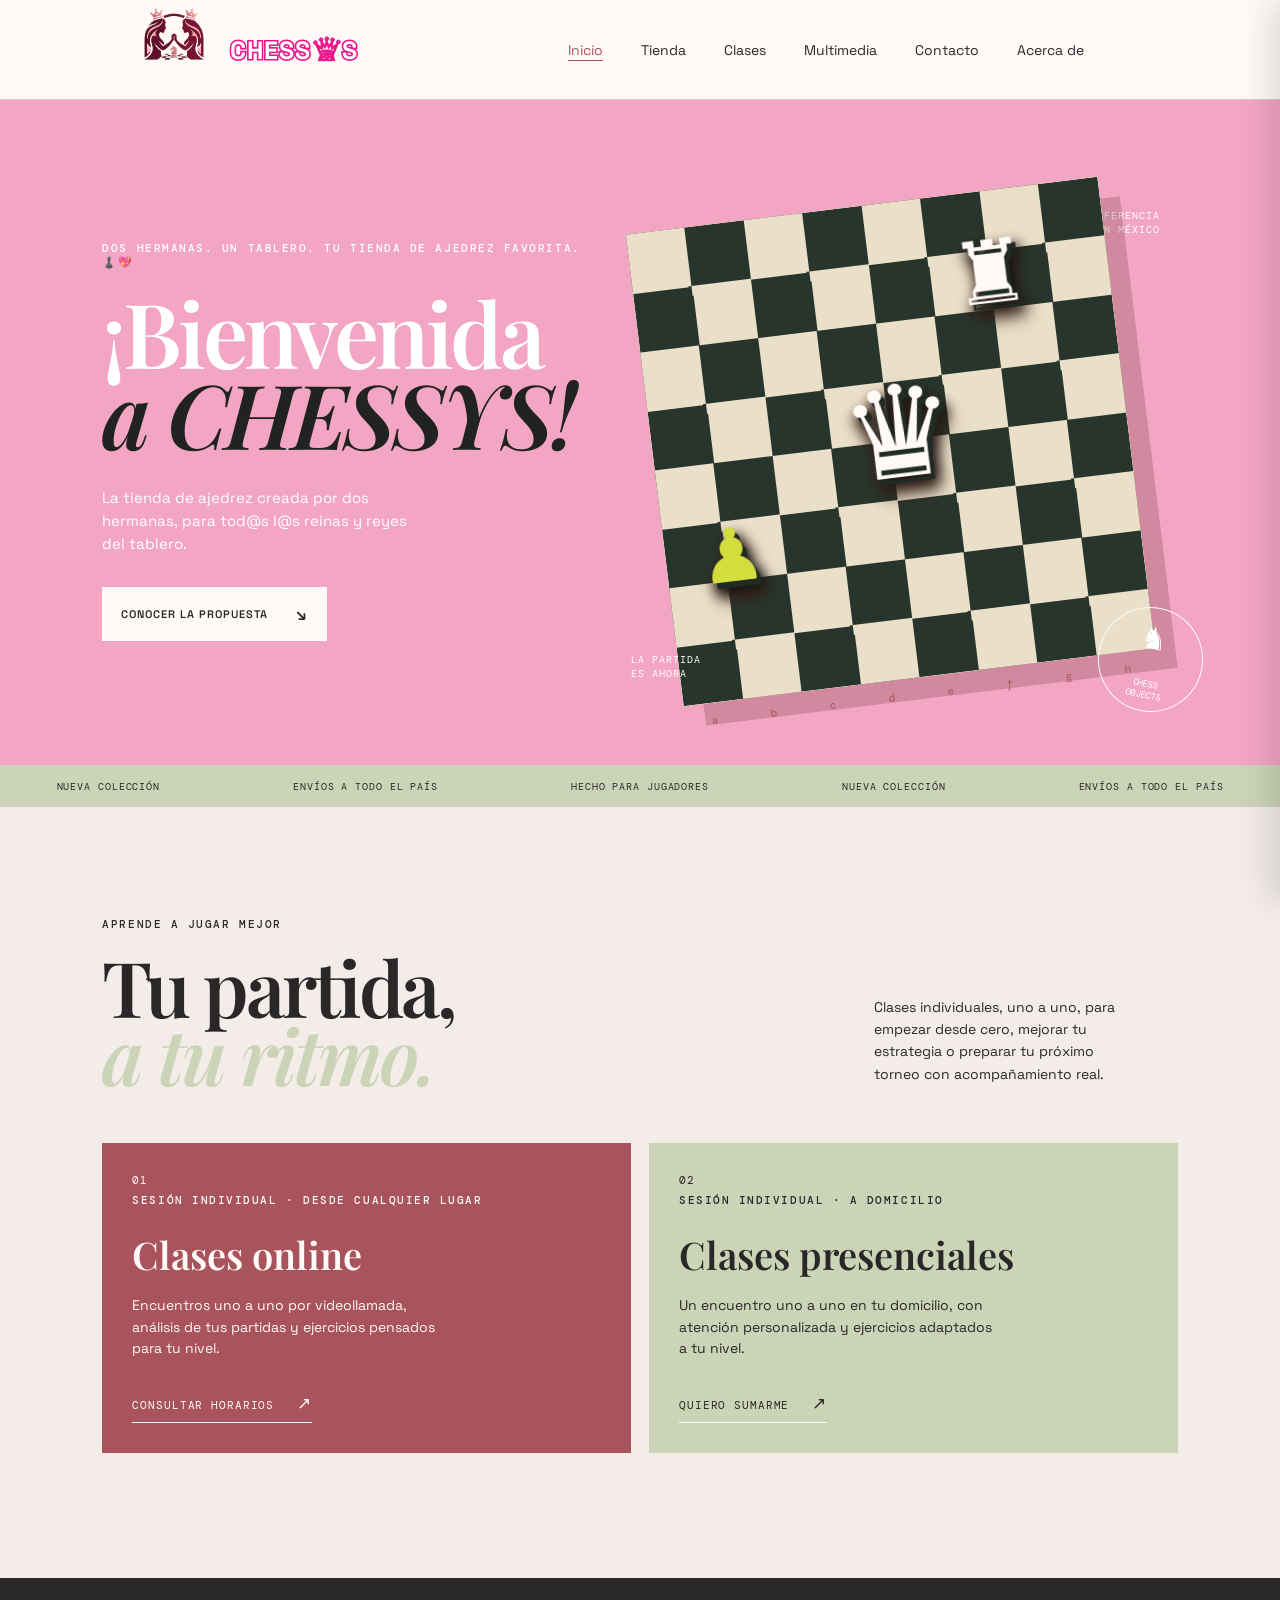
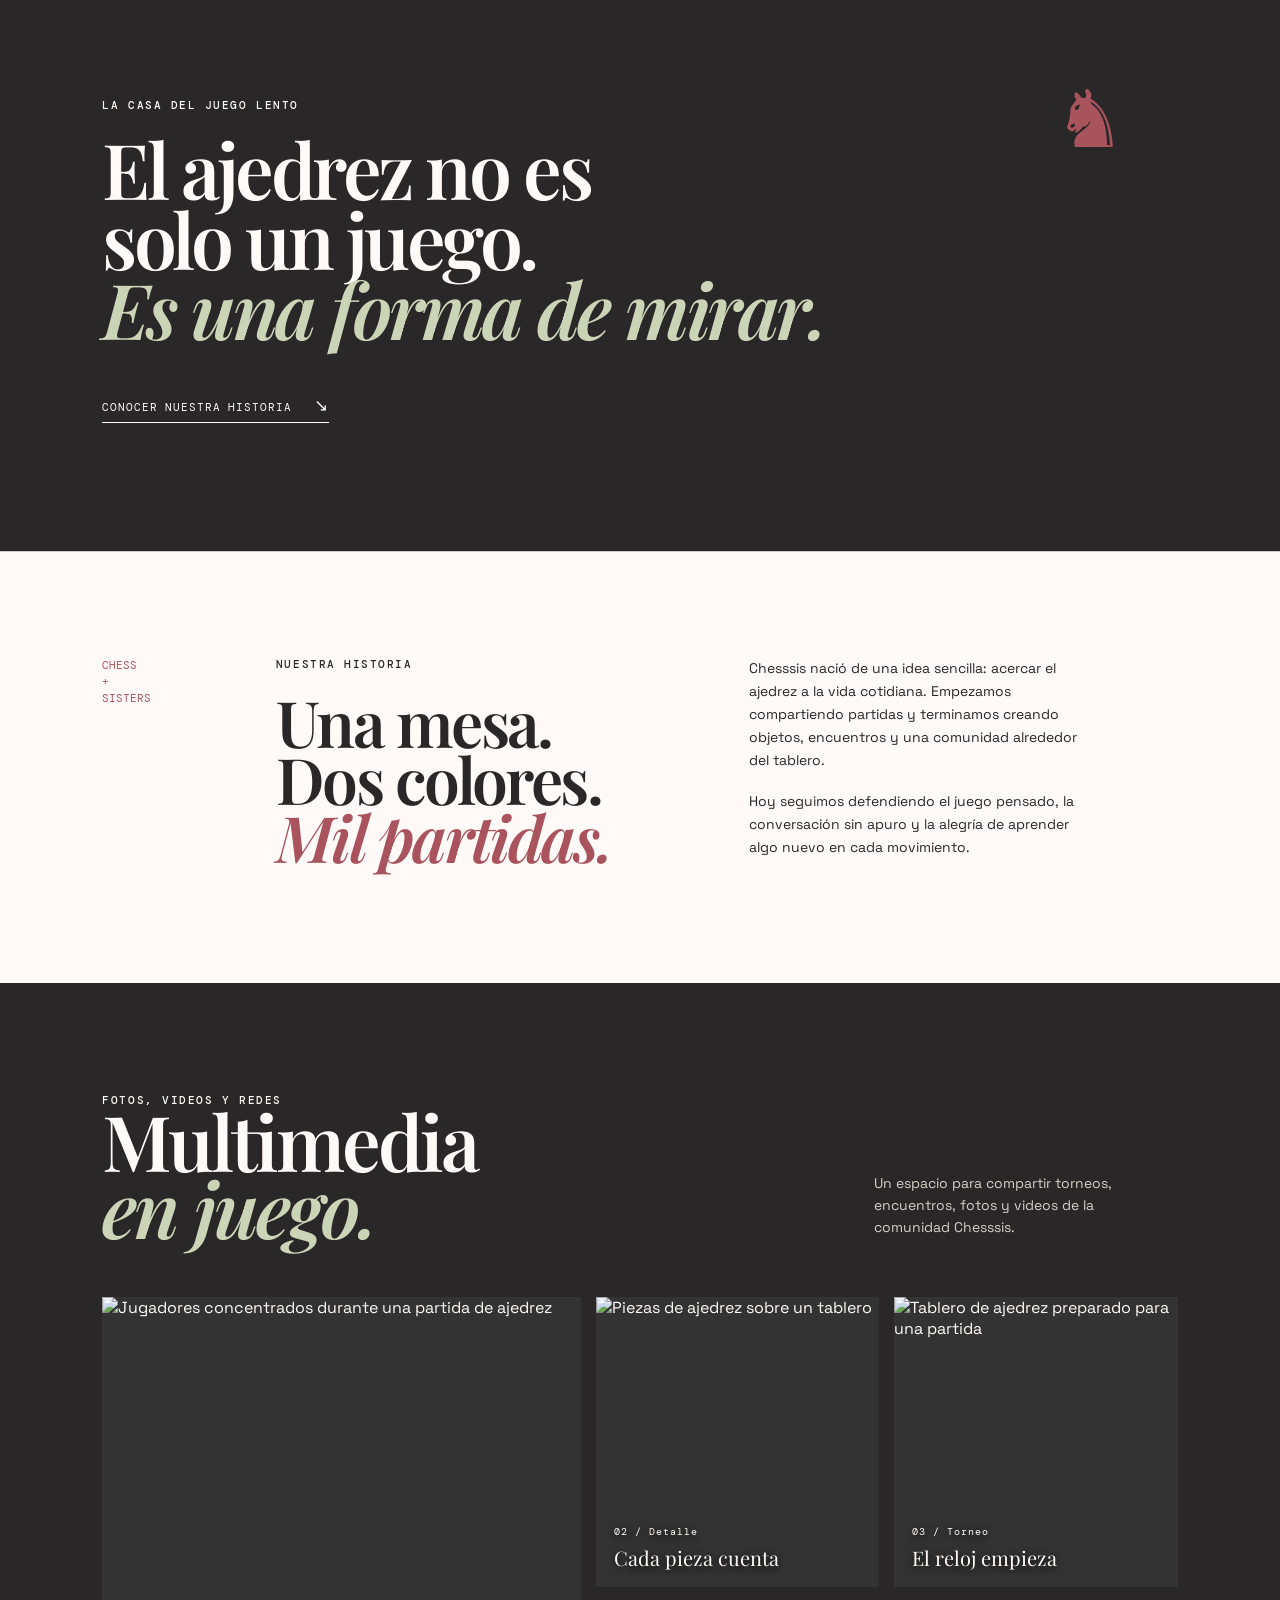
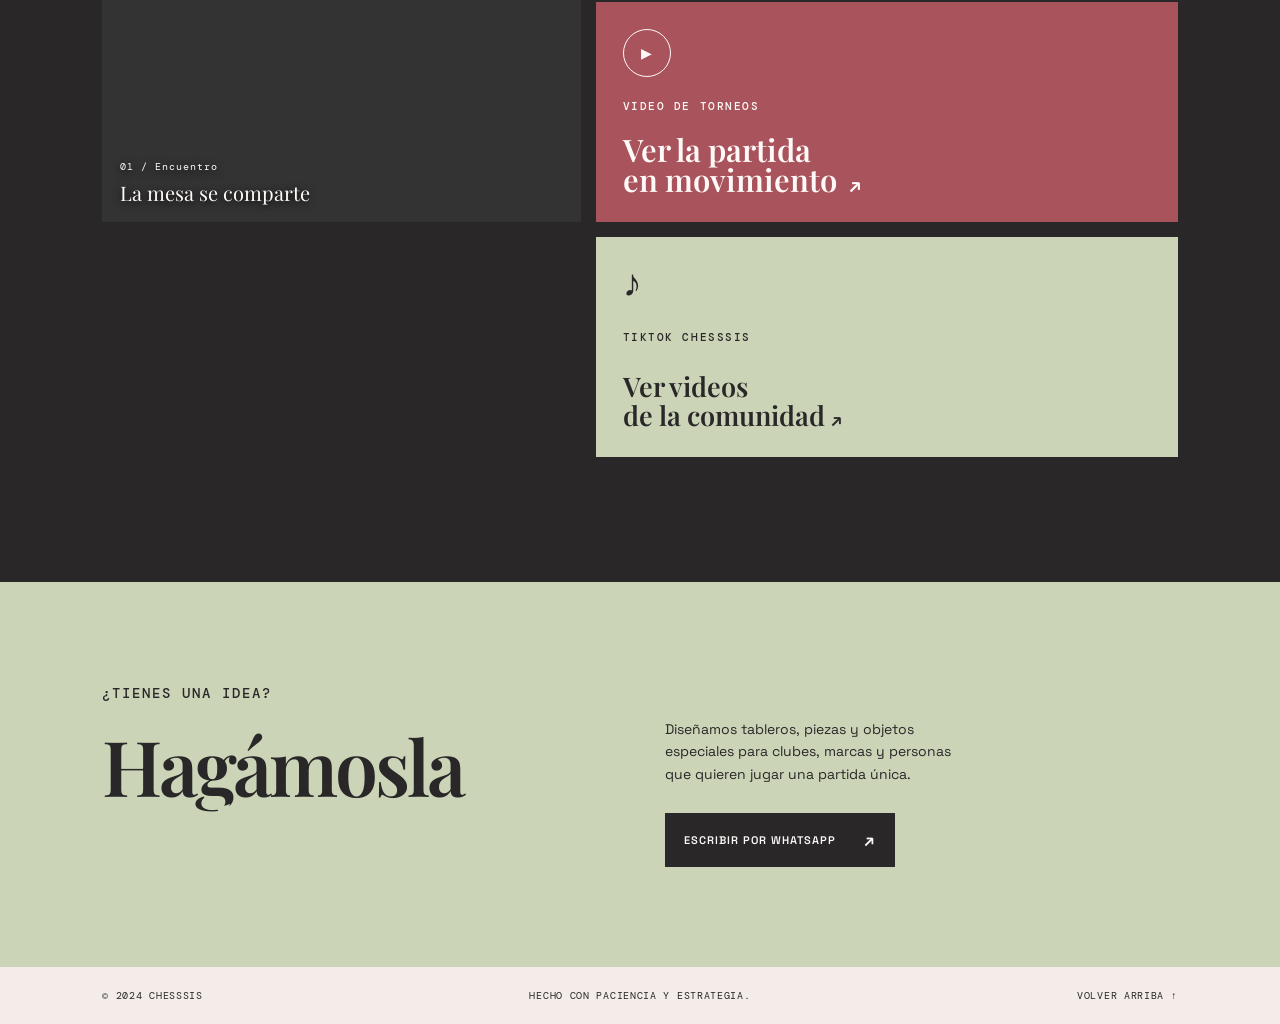
==== commit 9b6d46ab: "update" ====
--- a/index.html
+++ b/index.html
@@ -31,9 +31,9 @@
   <main id="inicio">
     <section class="hero" aria-labelledby="hero-title">
       <div class="hero-copy">
-        <p class="eyebrow">Una comunidad alrededor del tablero</p>
-        <h1 id="hero-title">El ajedrez<br><span>se vive</span> aquí.</h1>
-        <p class="hero-text">Clases individuales, encuentros, torneos y objetos con carácter para quienes saben que cada movimiento cuenta.</p>
+        <p class="eyebrow">Dos hermanas. Un tablero. Tu tienda de ajedrez favorita. ♟️💖</p>
+        <h1 id="hero-title">¡Bienvenida<br><span>a CHESSYS!</span></h1>
+        <p class="hero-text">La tienda de ajedrez creada por dos hermanas, para tod@s l@s reinas y reyes del tablero.</p>
         <a class="button button-light" href="#clases">Conocer la propuesta <span>↘</span></a>
       </div>
       <div class="hero-board-wrap" aria-label="Tablero de ajedrez decorativo">
--- a/styles.css
+++ b/styles.css
@@ -1,5 +1,5 @@
  .social-card{grid-column:2 / 4;background:var(--lime);color:var(--ink);padding:27px;display:flex;flex-direction:column;justify-content:space-between;min-height:220px}.social-card .social-icon{font-size:38px;line-height:1}.social-card .eyebrow{margin-bottom:0}.social-card strong{font:600 27px var(--serif);line-height:1.05}.social-card strong span{font-family:var(--sans);font-size:18px}.main-nav{gap:clamp(12px,2.4vw,30px);white-space:nowrap}
-@media(max-width:760px){.main-nav.mobile-open{flex-direction:column;gap:16px;white-space:normal}}.brand-name{color:#fff!important;font-weight:700;letter-spacing:.04em!important;-webkit-text-stroke:3.2px #ed168c;paint-order:stroke fill;text-shadow:none}.brand-sis{color:inherit}.queen-letter{color:#ed168c!important;font-size:1.25em;line-height:1;vertical-align:-.08em;transform:none;margin:0 .03em;-webkit-text-stroke:0}.hero{background:#f3a6c4!important;color:#fff!important}.site-header{background:var(--cream)!important;border-bottom:1px solid var(--line)!important}
+@media(max-width:760px){.main-nav.mobile-open{flex-direction:column;gap:16px;white-space:normal}}.brand-name{color:#fff!important;font-weight:700;letter-spacing:.04em!important;-webkit-text-stroke:3.2px #ed168c;paint-order:stroke fill;text-shadow:none}.brand-sis{color:inherit}.queen-letter{color:#ed168c!important;font-size:1.25em;line-height:1;vertical-align:-.08em;transform:none;margin:0 .03em;-webkit-text-stroke:0}.hero{background:#f3a6c4!important;color:#fff!important}.hero h1 span{color:#20231f!important}.site-header{background:var(--cream)!important;border-bottom:1px solid var(--line)!important}
 @font-face{font-family:'ChessPieces';src:url('Chess-7.TTF') format('truetype');font-display:swap}
  .main-nav{font-size:16px!important;gap:18px}
 @media(max-width:760px){.main-nav{gap:14px}}
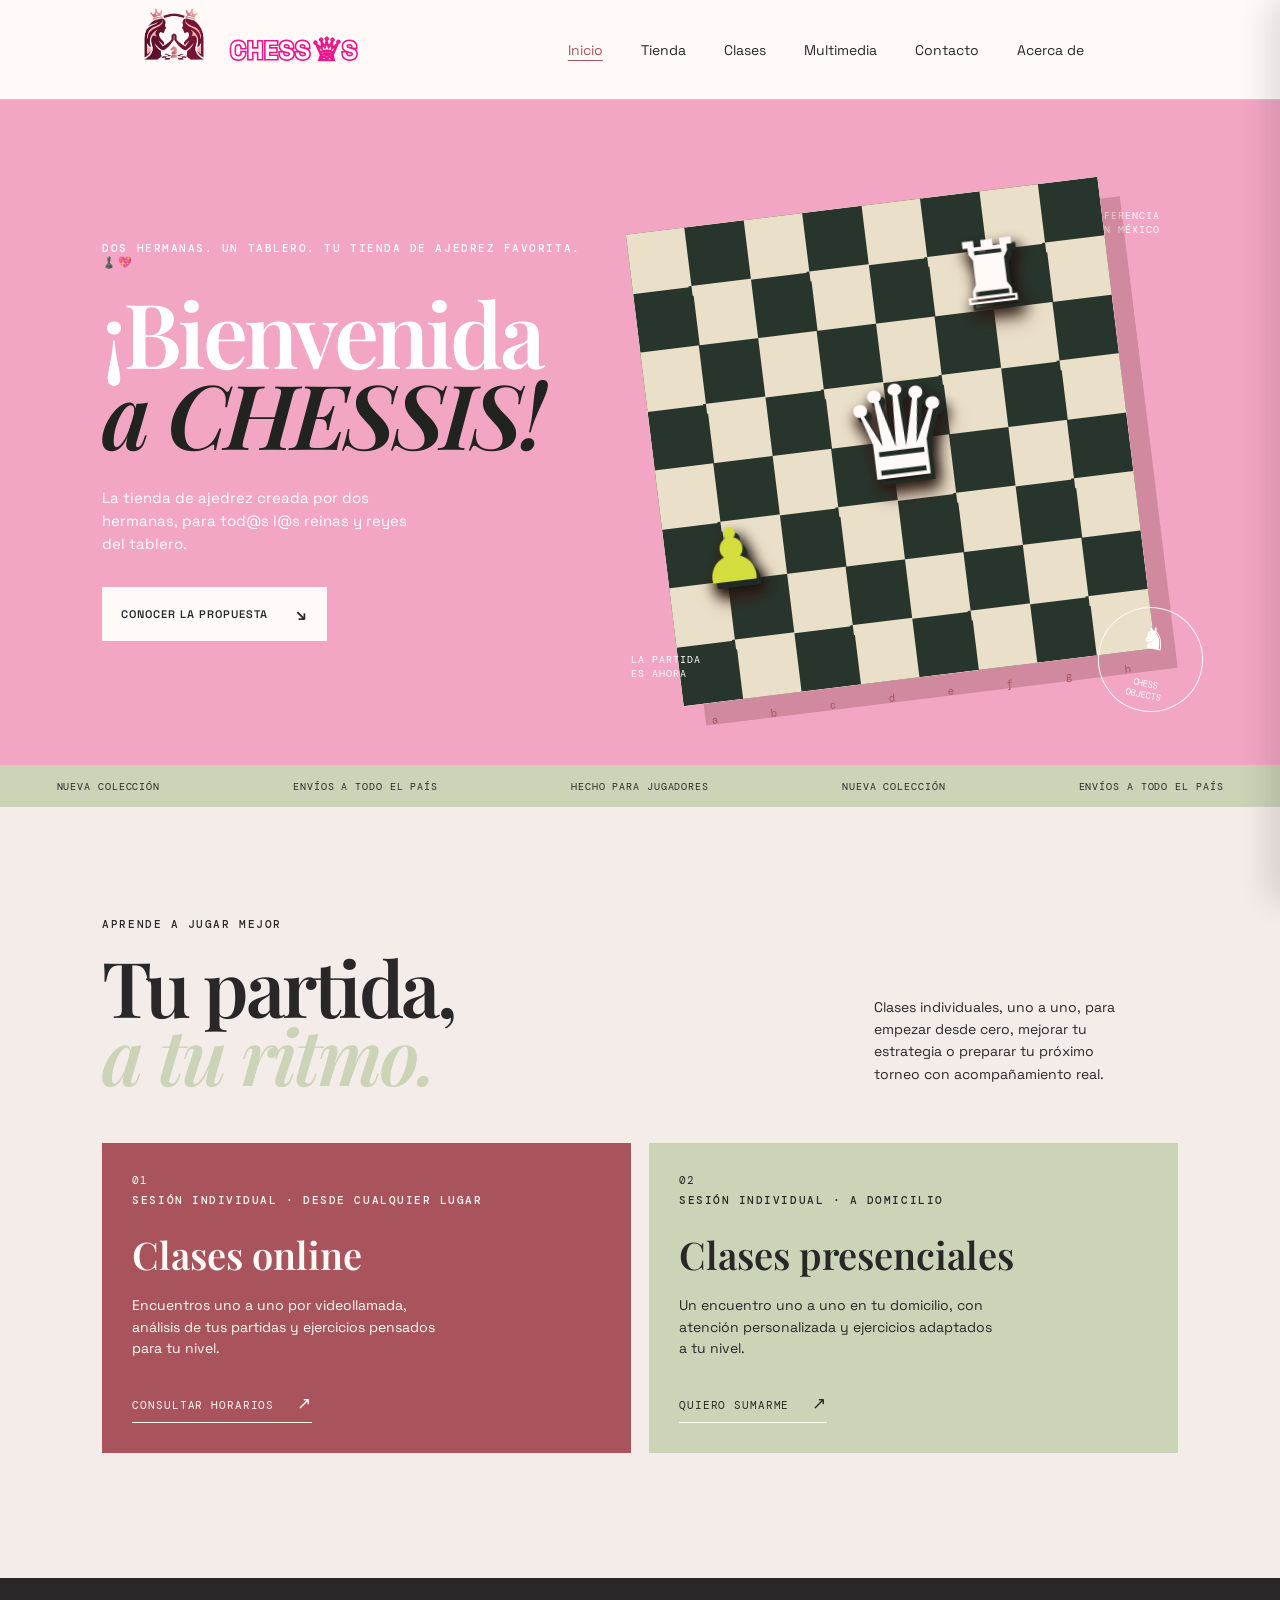
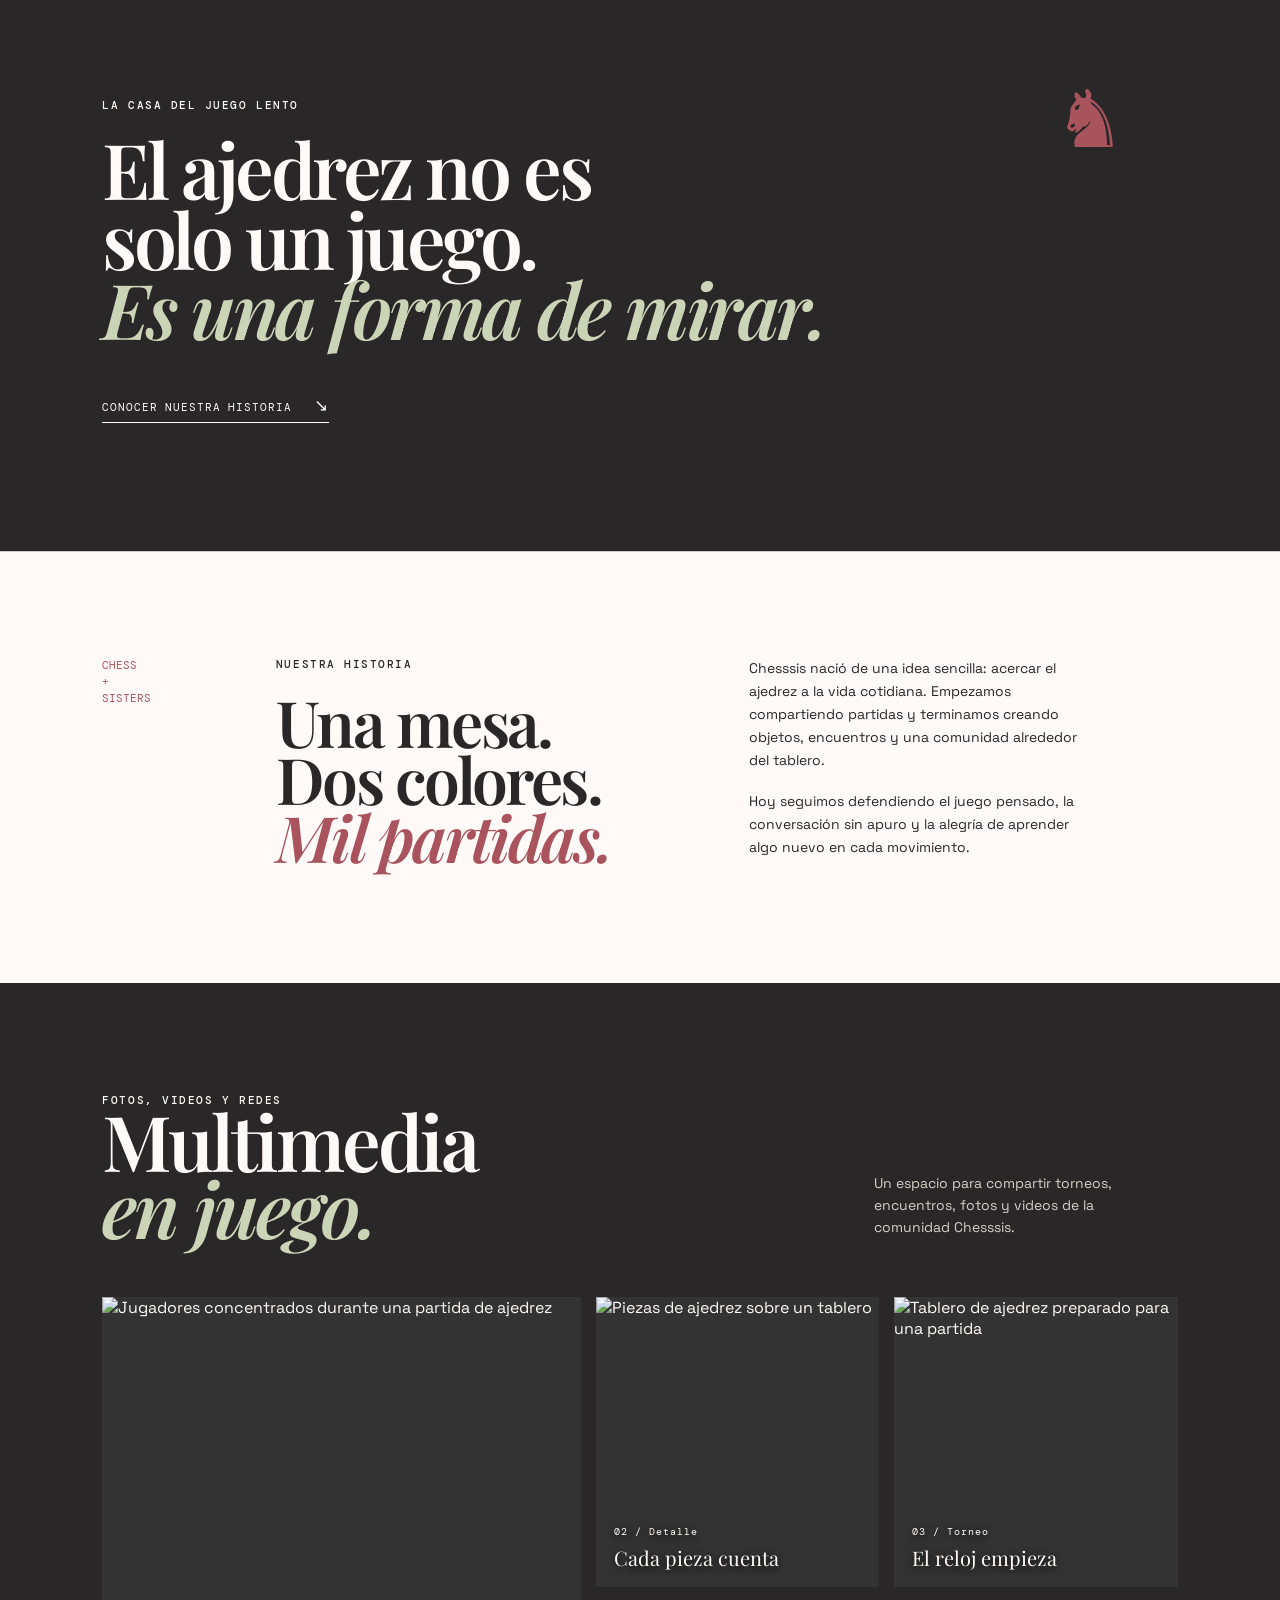
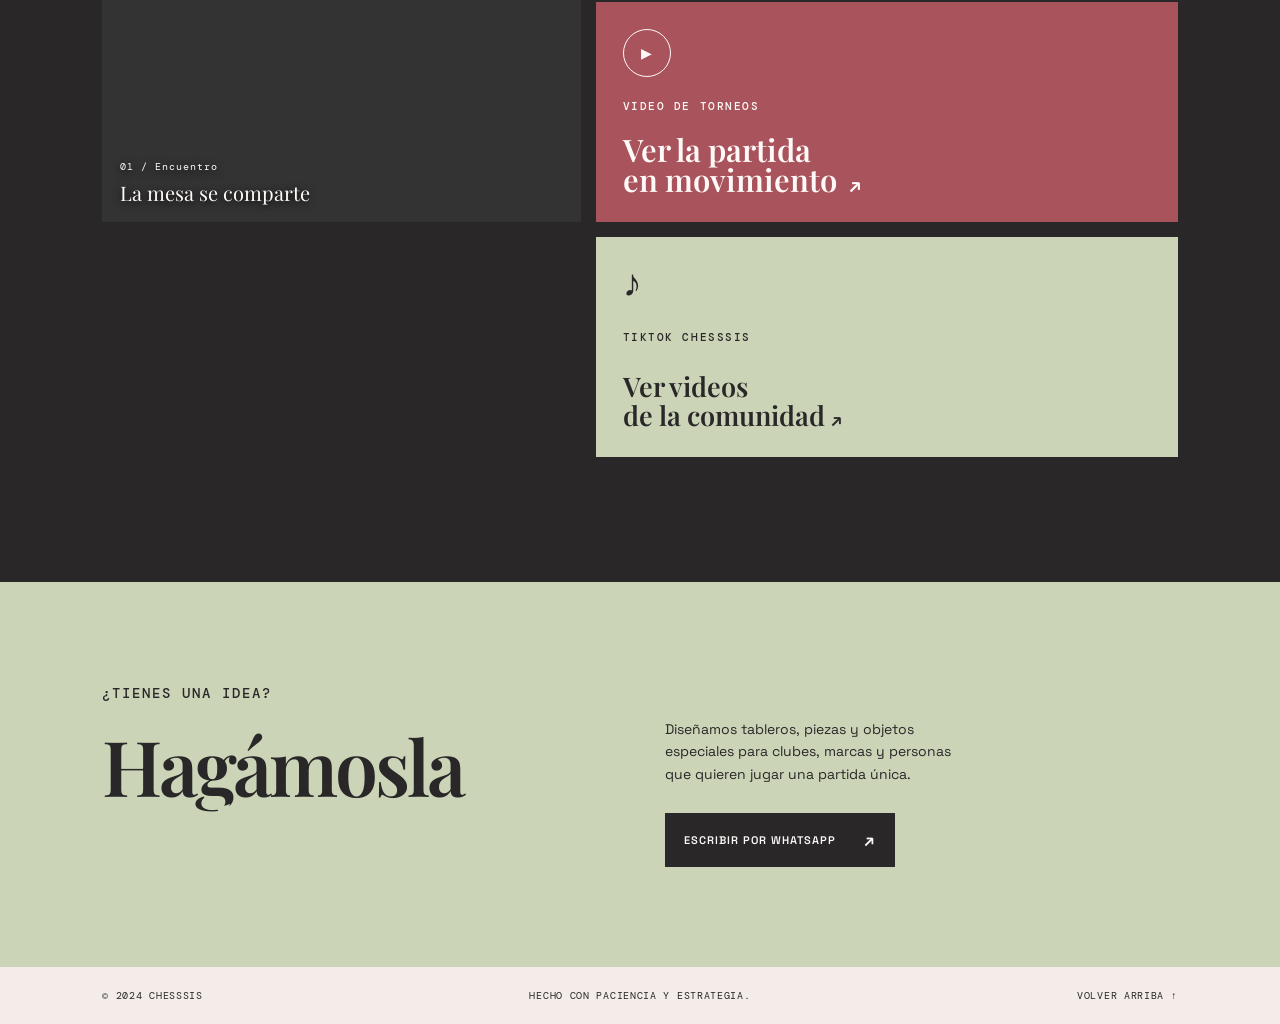
==== commit b2ad7275: "i" ====
--- a/index.html
+++ b/index.html
@@ -32,7 +32,7 @@
     <section class="hero" aria-labelledby="hero-title">
       <div class="hero-copy">
         <p class="eyebrow">Dos hermanas. Un tablero. Tu tienda de ajedrez favorita. ♟️💖</p>
-        <h1 id="hero-title">¡Bienvenida<br><span>a CHESSYS!</span></h1>
+        <h1 id="hero-title">¡Bienvenida<br><span>a CHESSIS!</span></h1>
         <p class="hero-text">La tienda de ajedrez creada por dos hermanas, para tod@s l@s reinas y reyes del tablero.</p>
         <a class="button button-light" href="#clases">Conocer la propuesta <span>↘</span></a>
       </div>
